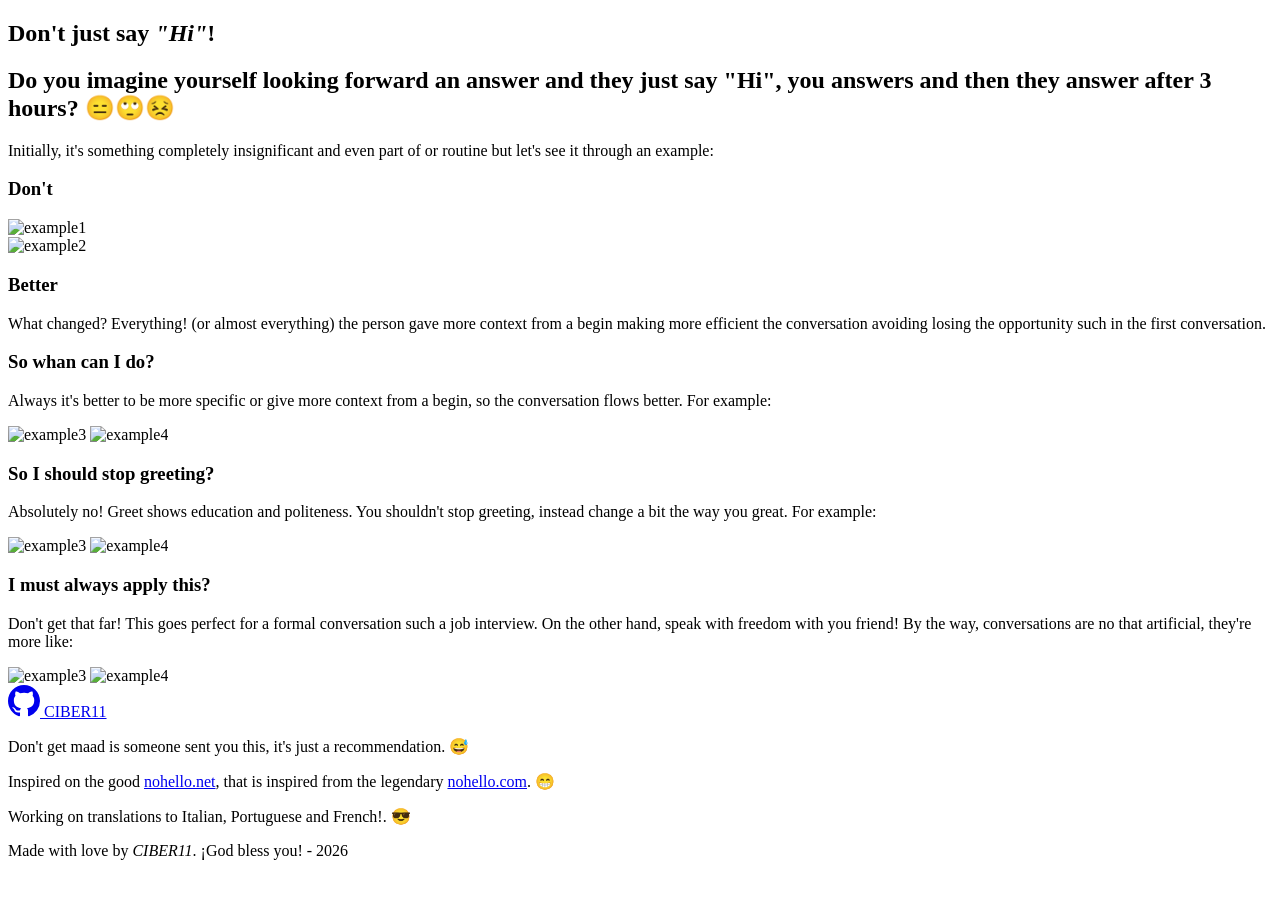
==== en/index.html @ c9811e10 "English" ====
<!DOCTYPE html>
<html lang="en">

<head>
    <meta charset="UTF-8">
    <meta name="viewport" content="width=device-width, initial-scale=1.0">
    <link rel="preconnect" href="https://fonts.googleapis.com">
    <link rel="preconnect" href="https://fonts.gstatic.com" crossorigin>
    <link
        href="https://fonts.googleapis.com/css2?family=EB+Garamond:ital,wght@0,400..800;1,400..800&family=Geist+Mono:ital,wght@0,100..900;1,100..900&family=Inter:ital,opsz,wght@0,14..32,100..900;1,14..32,100..900&display=swap"
        rel="stylesheet">
    <link rel="stylesheet" href="style.css">
    <title>Dont just say "Hi"!</title>
</head>

<body>
    <main>
        <section class="introduction">
            <h1>Don't just say <i>"Hi"</i>!</h1>
            <h2>Do you imagine yourself looking forward an answer and they just say "Hi", you answers and then they answer after 3 hours? 😑🙄😣</h2>
        </section>
        <p>Initially, it's something completely insignificant and even part of or routine but let's see it through an example:</p>
        <section class="examples">
            <div class="example">
                <h3>Don't</h3>
                <img src="images/1.jpg" alt="example1">
            </div>
            <div class="example er">
                <img src="images/2.jpg" alt="example2">
                <h3>Better</h3>
            </div>
        </section>
        <p>What changed? Everything! (or almost everything) the person gave more context from a begin making more efficient the conversation avoiding losing the opportunity such in the first conversation.</p>
        <section class="recommendations">
            <div class="text">
                <h3>So whan can I do?</h3>
                <p>Always it's better to be more specific or give more context from a begin, so the conversation flows better. For example:</p>
            </div>
            <div class="images">
                <img src="images/3.jpg" alt="example3">
                <img src="images/4.jpg" alt="example4">
            </div>
        </section>
        <section class="recommendations">
            <div class="text">
                <h3>So I should stop greeting?</h3>
                <p>Absolutely no! Greet shows education and politeness. You shouldn't stop greeting, instead change a bit the way you great. For example:</p>
            </div>
            <div class="images">
                <img src="images/5.jpg" alt="example3">
                <img src="images/6.jpg" alt="example4">
            </div>
        </section>
        <section class="recommendations">
            <div class="text">
                <h3>I must always apply this?</h3>
                <p>Don't get that far! This goes perfect for a formal conversation such a job interview. On the other hand, speak with freedom with you friend! By the way, conversations are no that artificial, they're more like:</p>
            </div>
            <div class="images">
                <img src="images/7.jpg" alt="example3">
                <img src="images/8.jpg" alt="example4">
            </div>
        </section>
    </main>
    <footer>
        <a href="https://github.com/CIBER11" target="_blank" rel="noopener noreferrer" aria-label="GitHub">
            <svg height="32" width="32" viewBox="0 0 16 16" fill="currentColor">
                <path
                    d="M8 0C3.58 0 0 3.58 0 8c0 3.54 2.29 6.53 5.47 7.59.4.07.55-.17.55-.38 0-.19-.01-.82-.01-1.49-2.01.37-2.53-.49-2.69-.94-.09-.23-.48-.94-.82-1.13-.28-.15-.68-.52-.01-.53.63-.01 1.08.58 1.23.82.72 1.21 1.87.87 2.33.66.07-.52.28-.87.51-1.07-1.78-.2-3.64-.89-3.64-3.95 0-.87.31-1.59.82-2.15-.08-.2-.36-1.02.08-2.12 0 0 .67-.21 2.2.82.64-.18 1.32-.27 2-.27.68 0 1.36.09 2 .27 1.53-1.04 2.2-.82 2.2-.82.44 1.1.16 1.92.08 2.12.51.56.82 1.28.82 2.15 0 3.07-1.87 3.75-3.65 3.95.29.25.54.73.54 1.48 0 1.07-.01 1.93-.01 2.2 0 .21.15.46.55.38A8.013 8.013 0 0016 8c0-4.42-3.58-8-8-8z">
                </path>
            </svg>
            CIBER11
        </a>
        <p>Don't get maad is someone sent you this, it's just a recommendation. 😅</p>
        <p>Inspired on the good <a href="https://nohello.net/en/">nohello.net</a>, that is inspired from the legendary 
            <a href="https://www.nohello.com/">nohello.com</a>. 😁</p>
        <p>Working on translations to Italian, Portuguese and French!. 😎</p>
        <p>Made with love by <i>CIBER11</i>. ¡God bless you! - 2026</p>
    </footer>
</body>

</html>
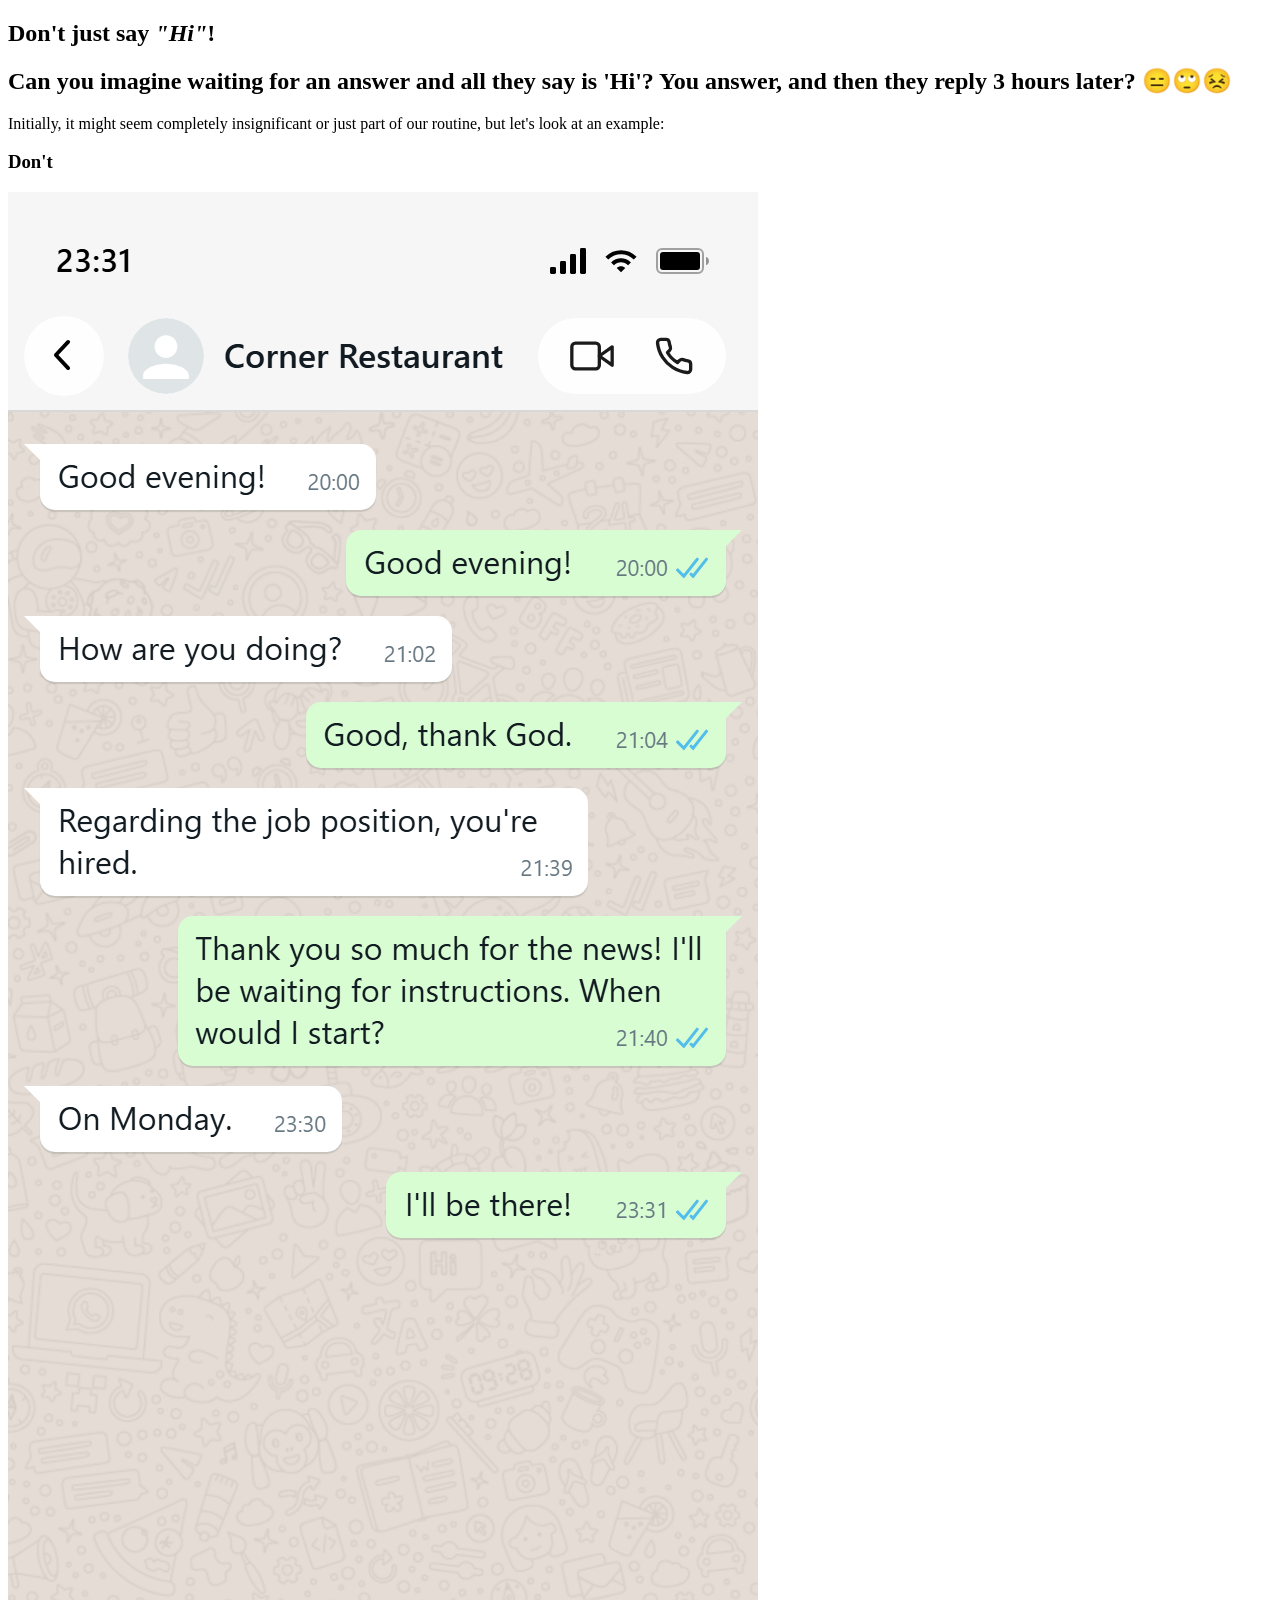
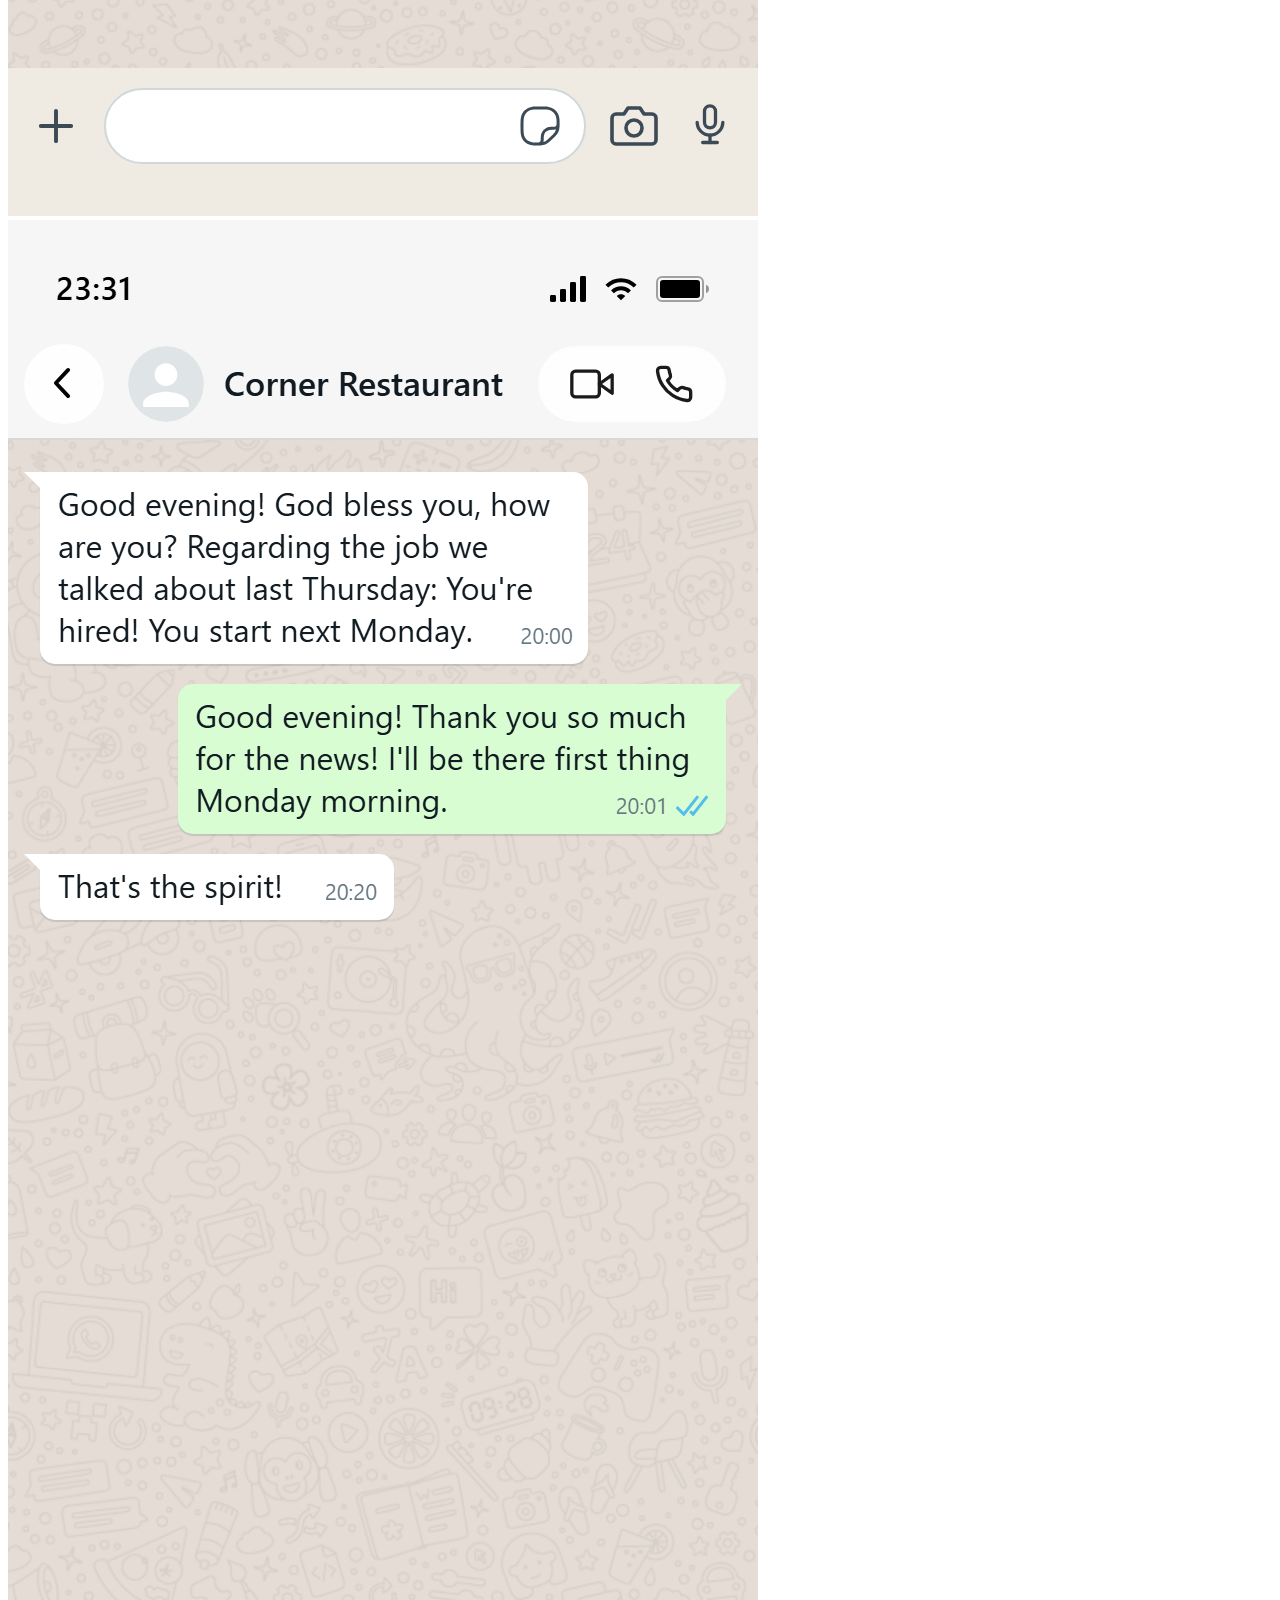
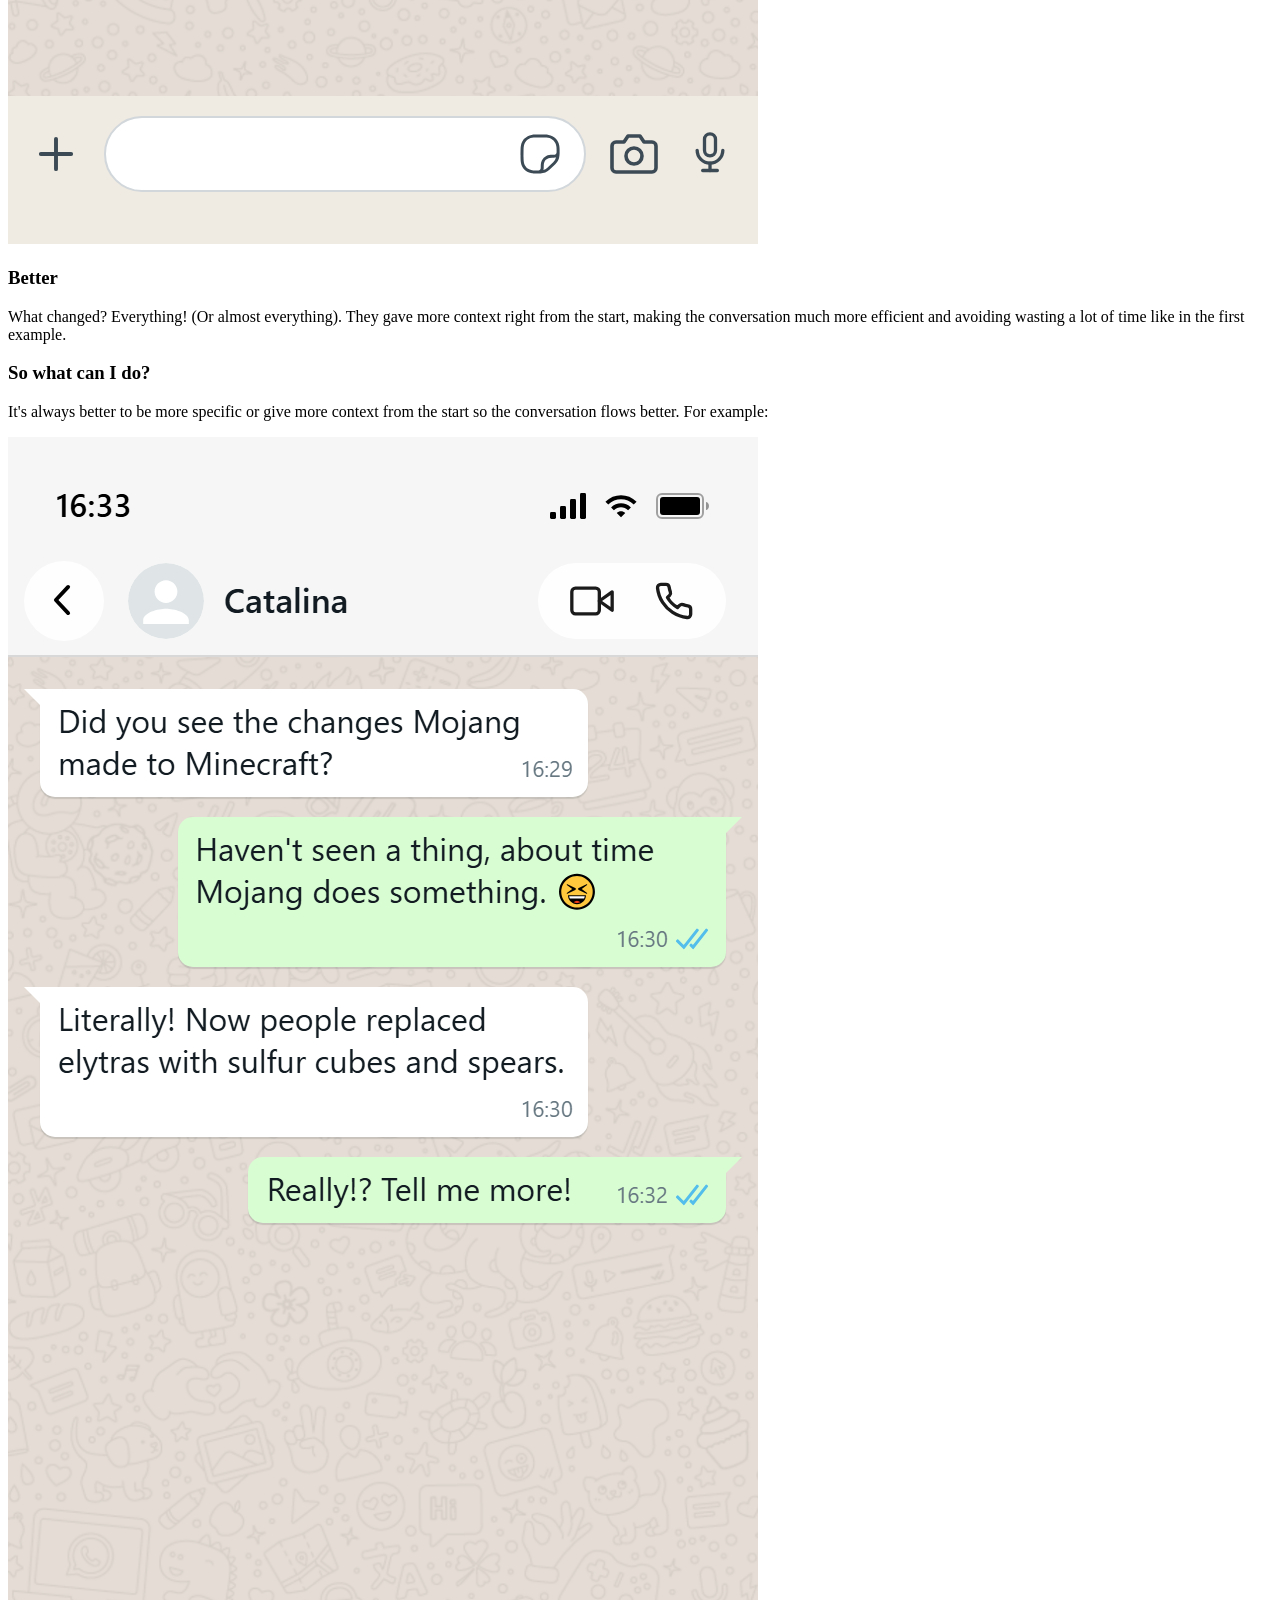
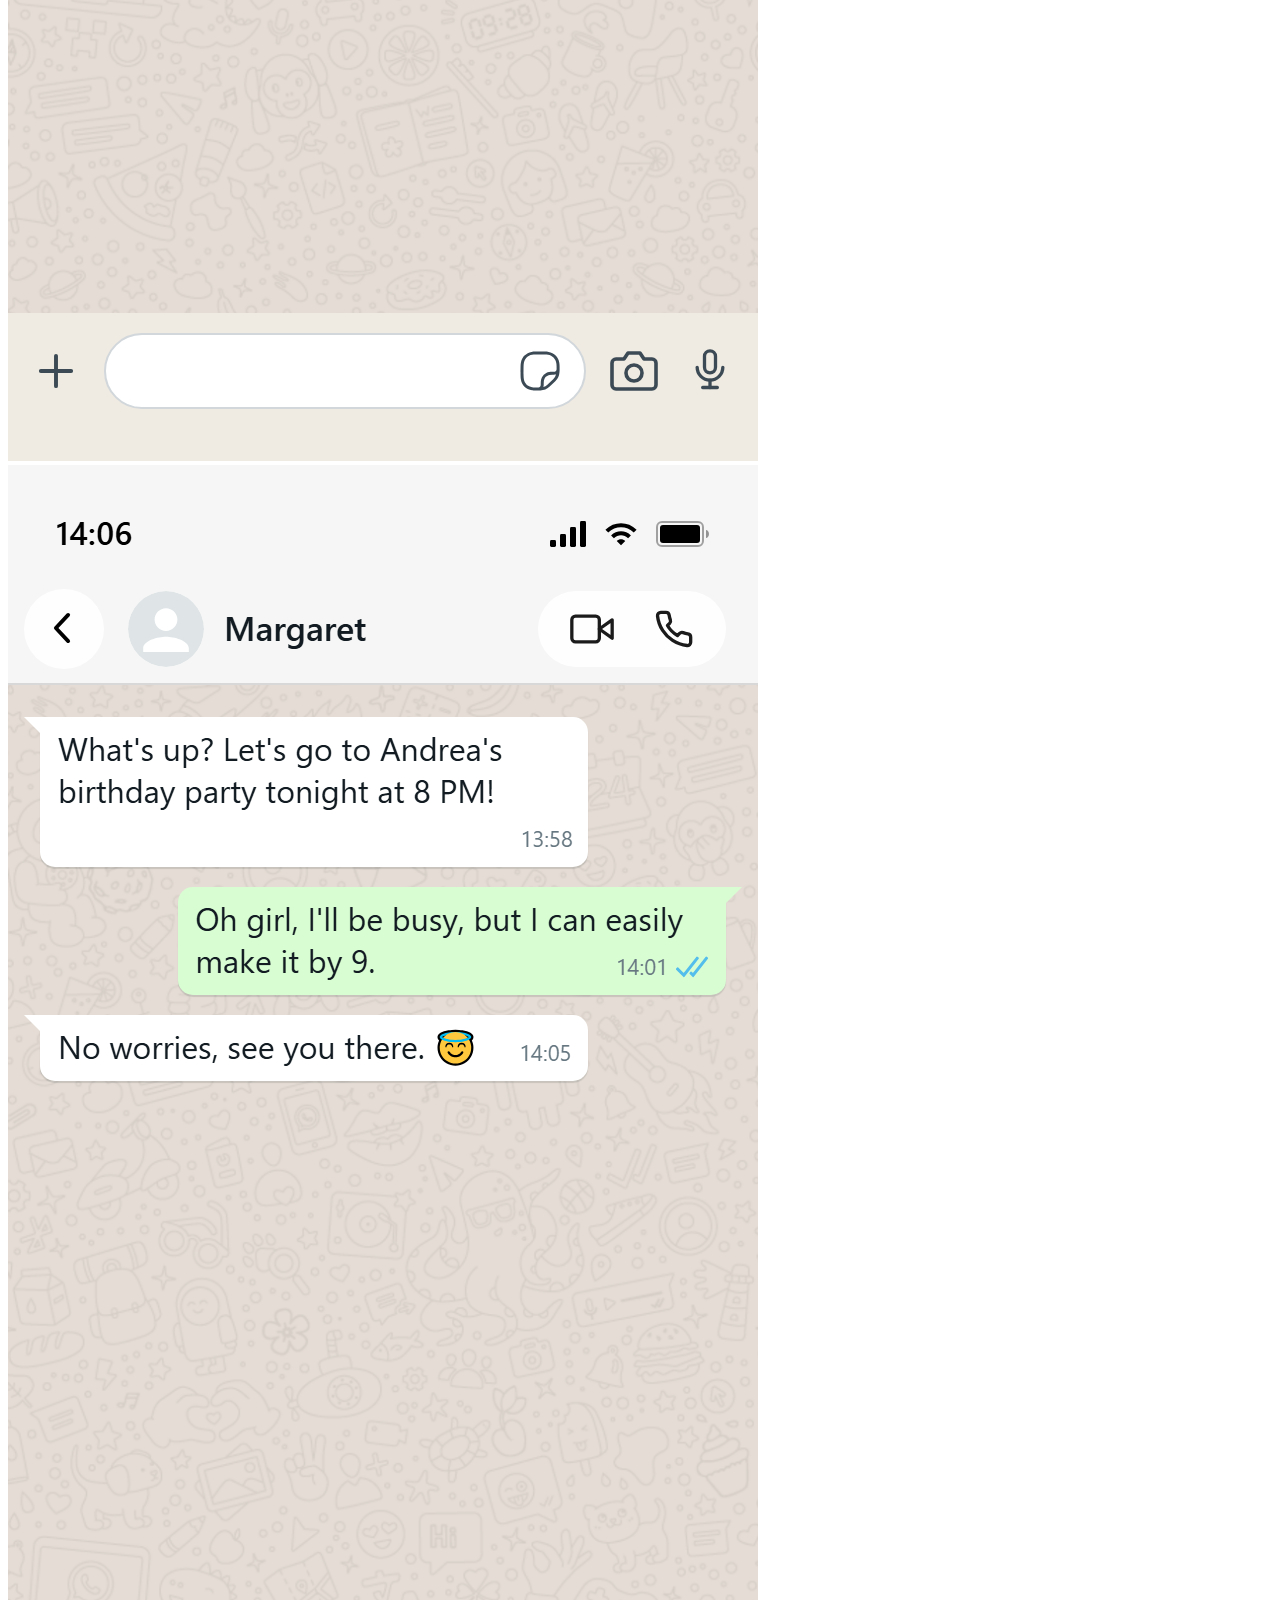
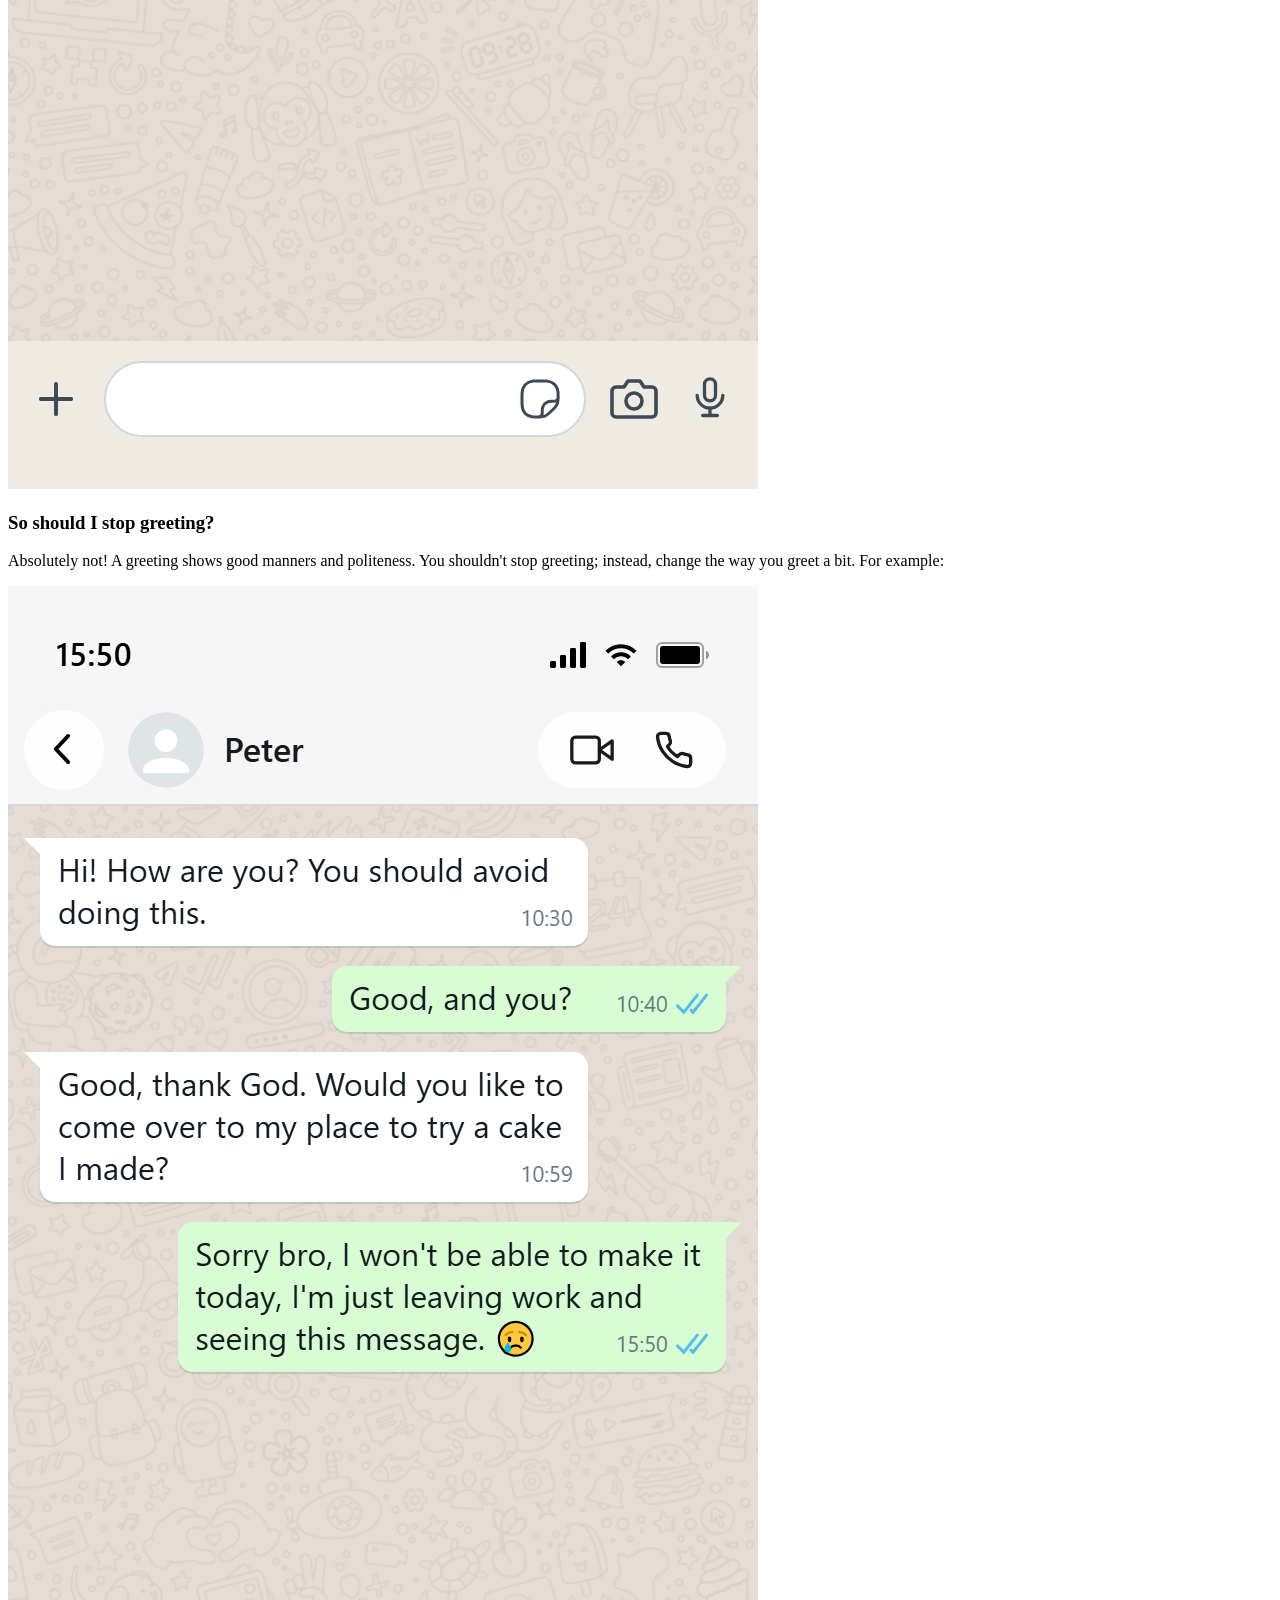
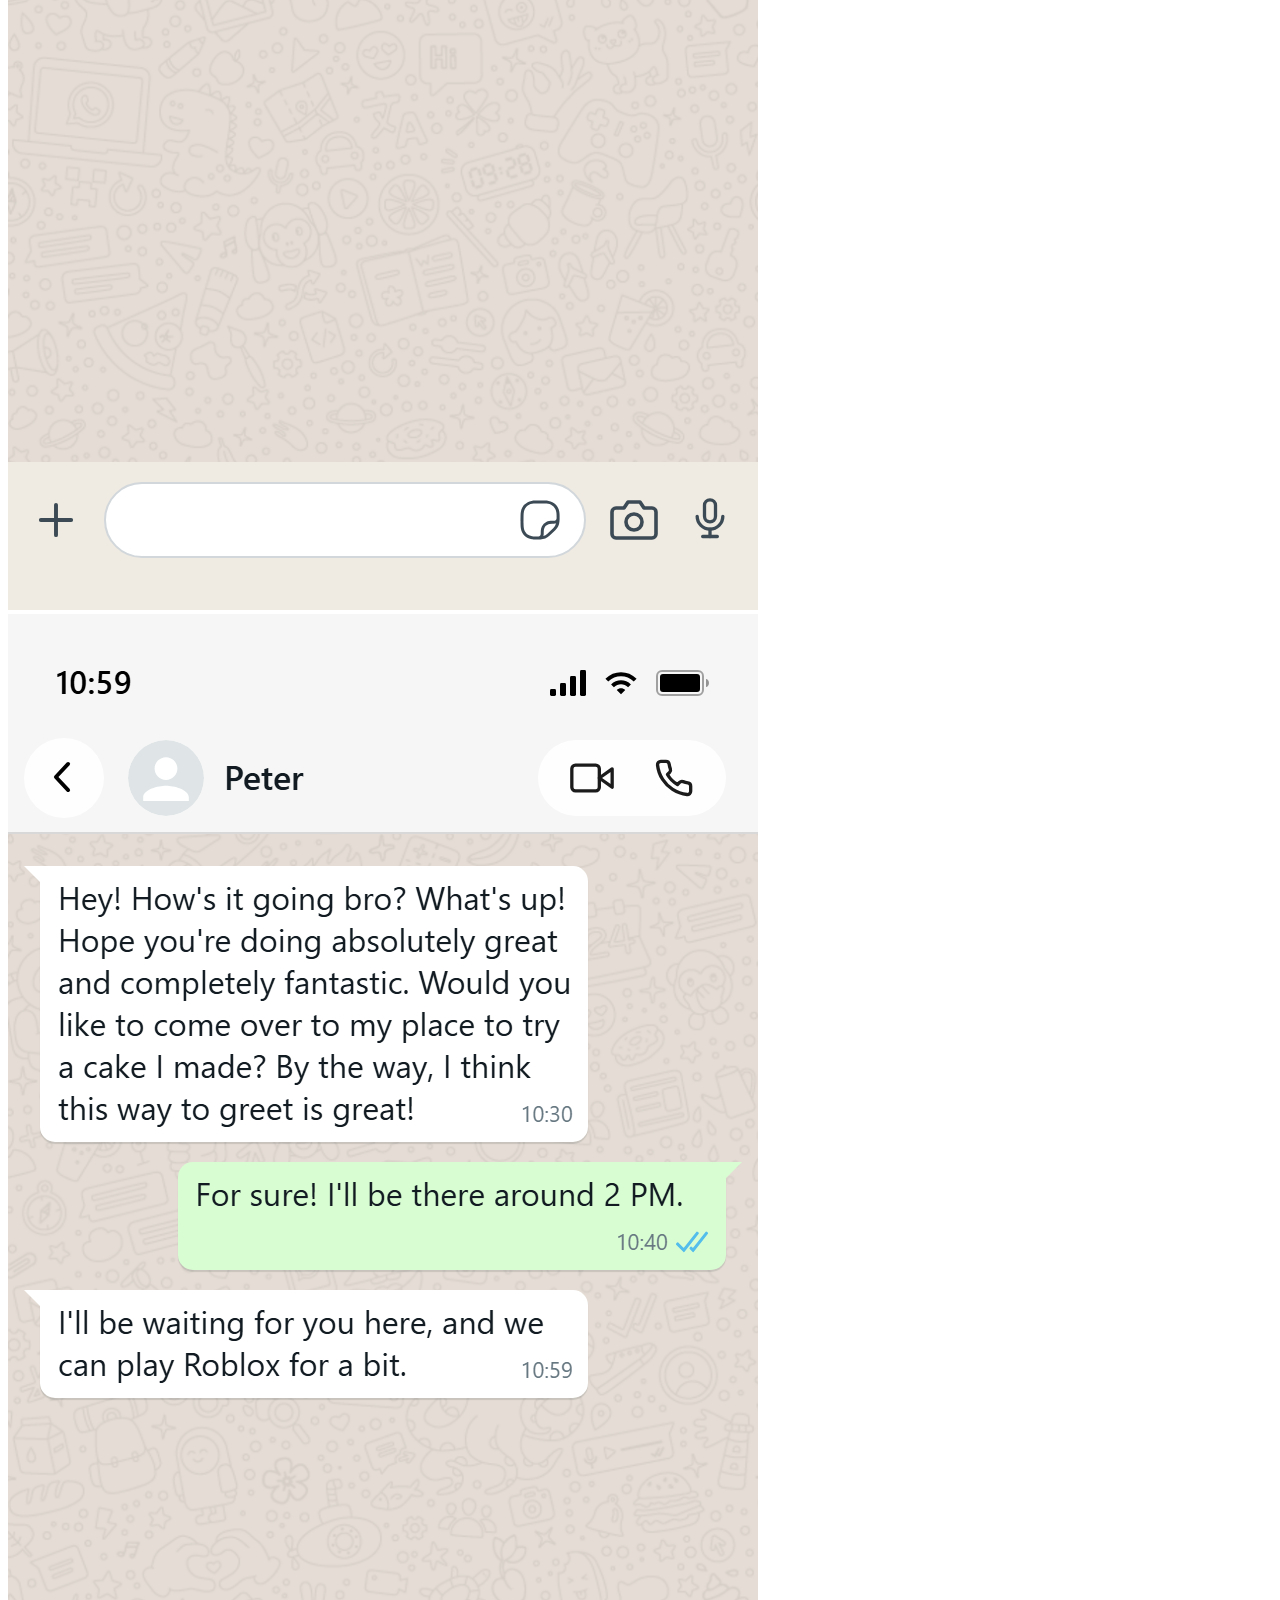
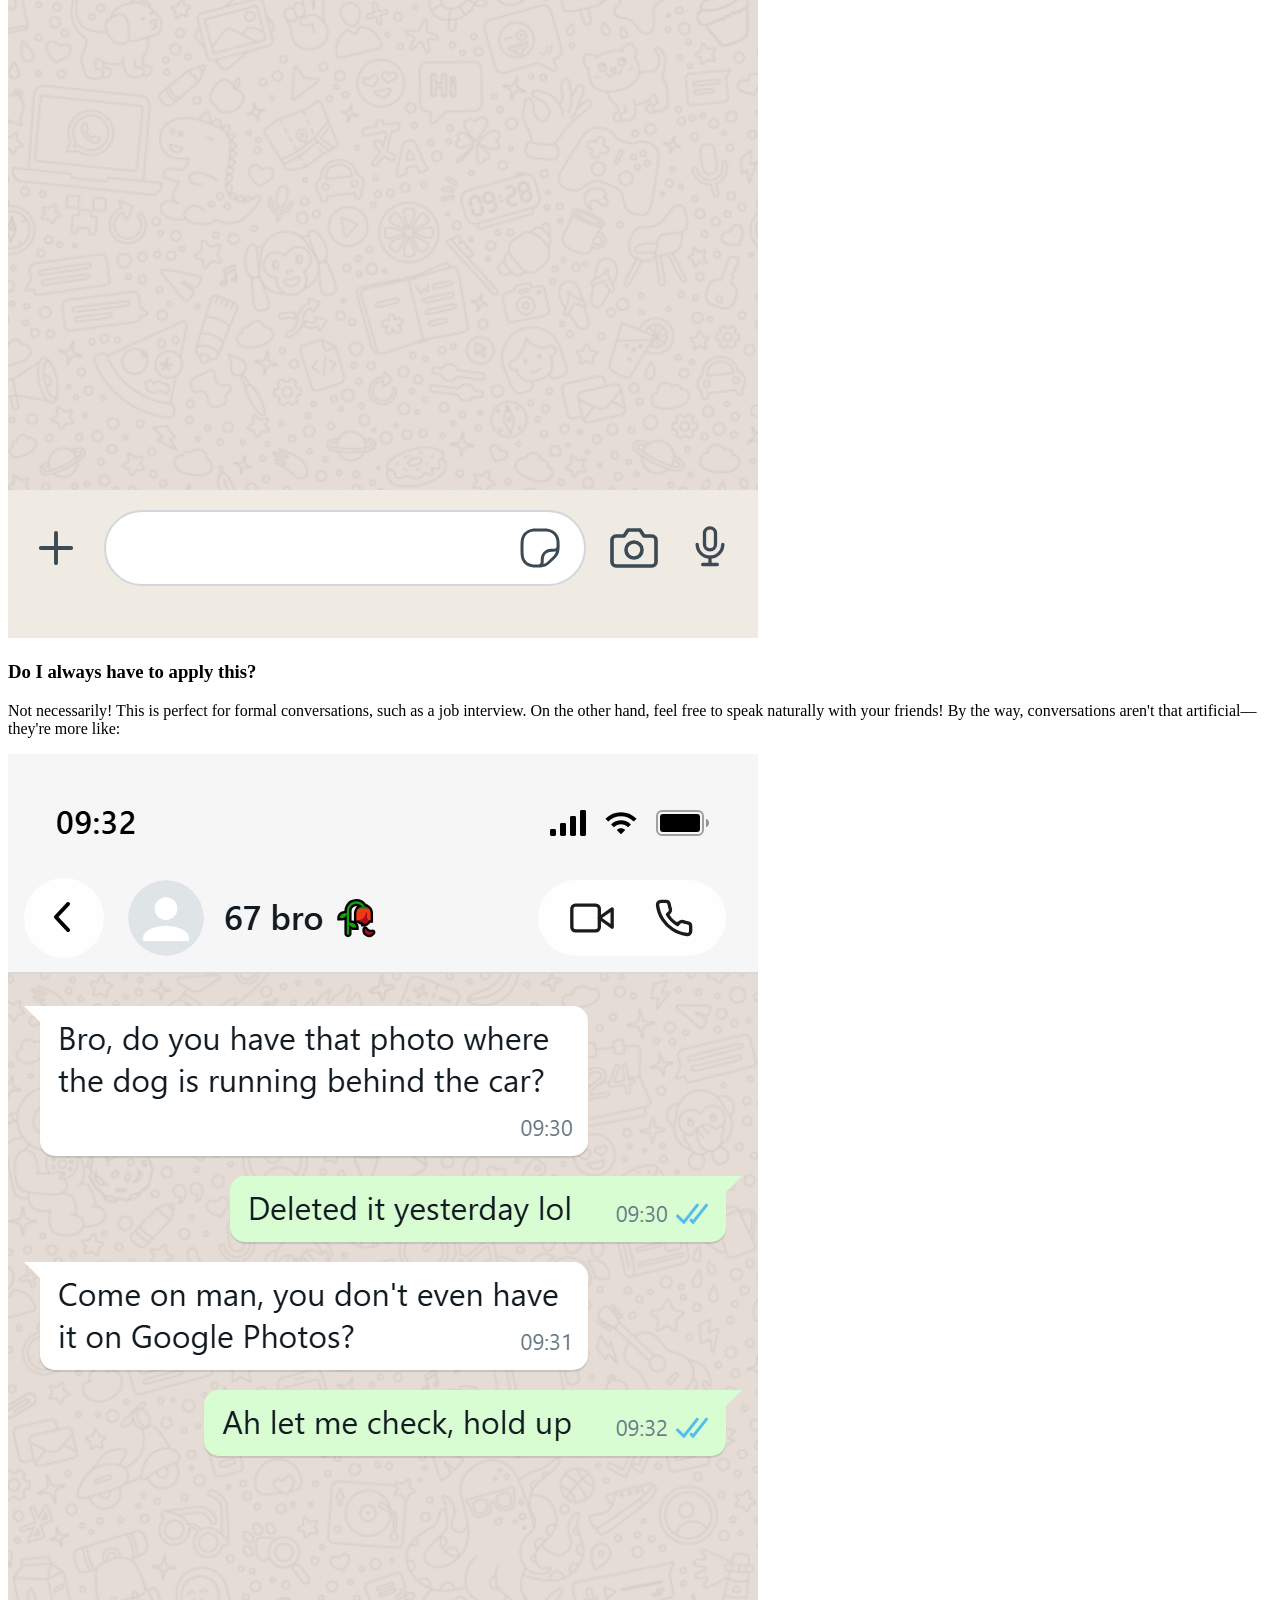
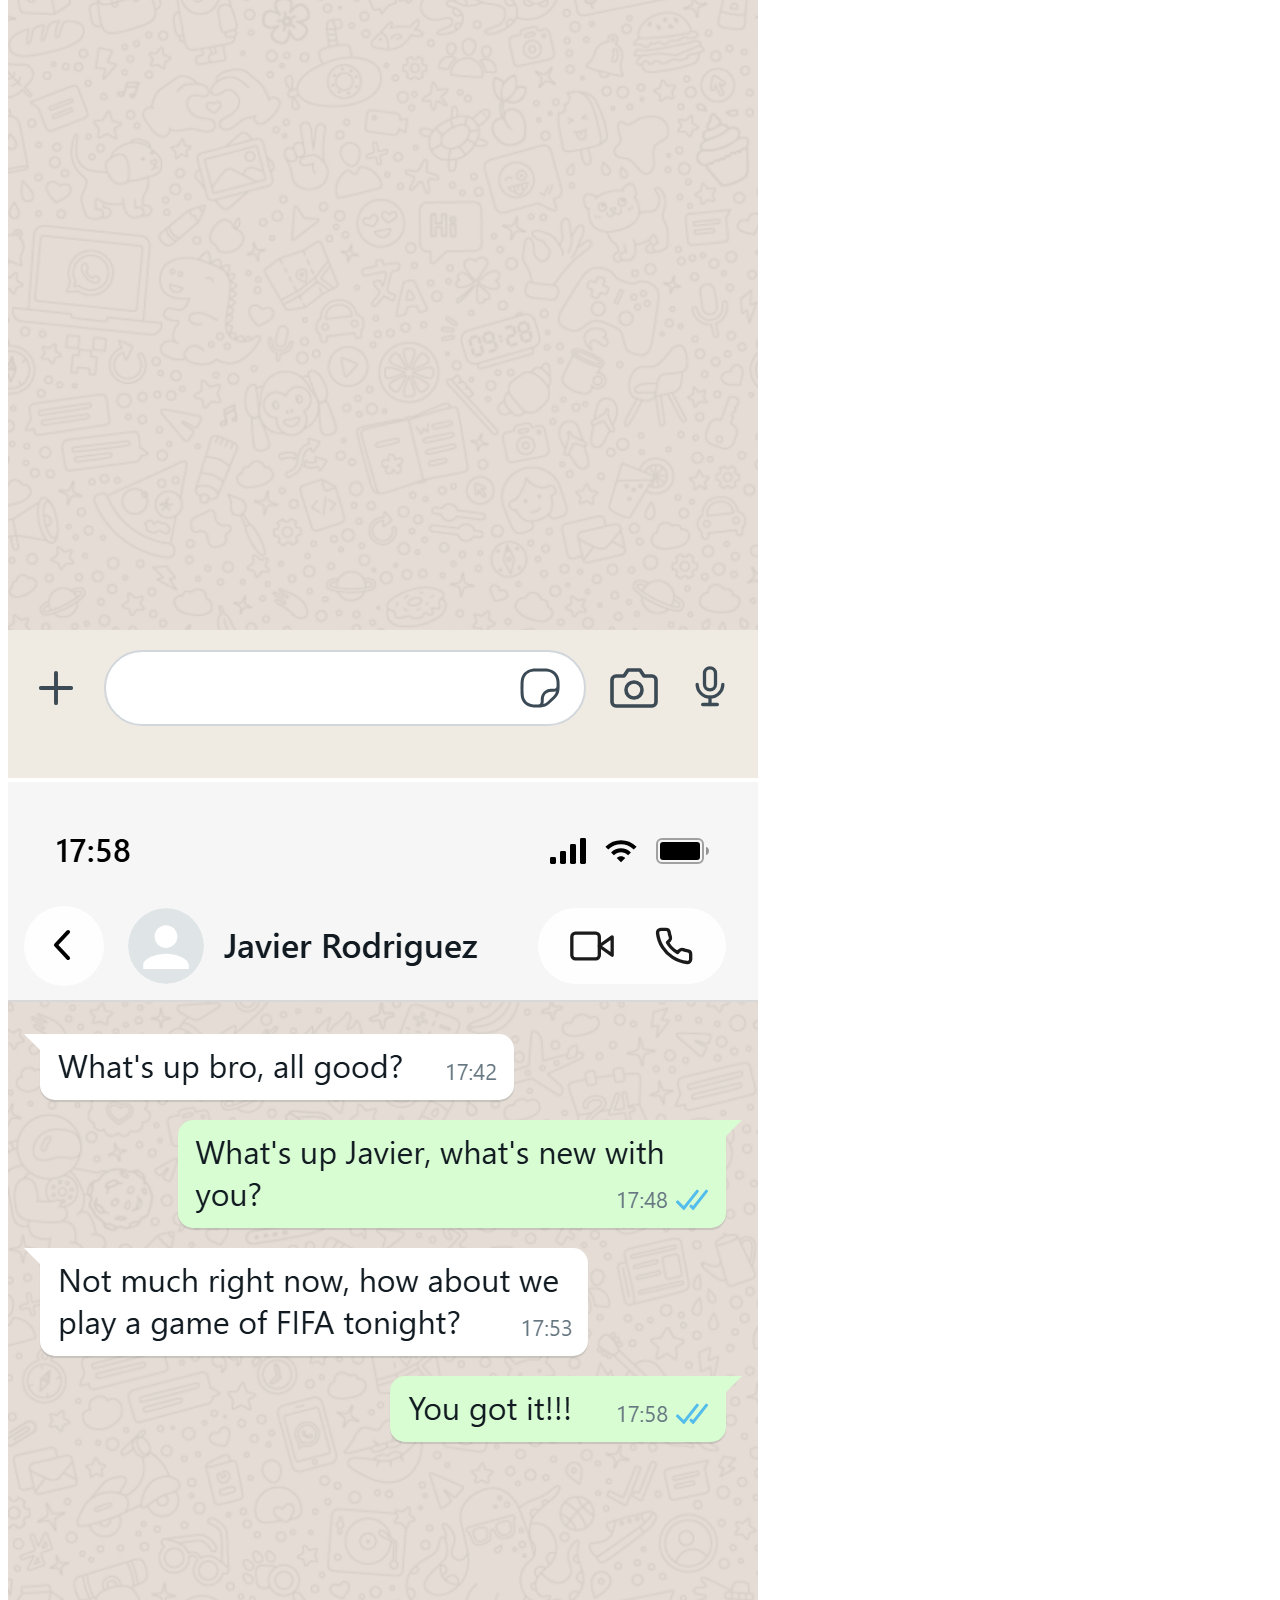
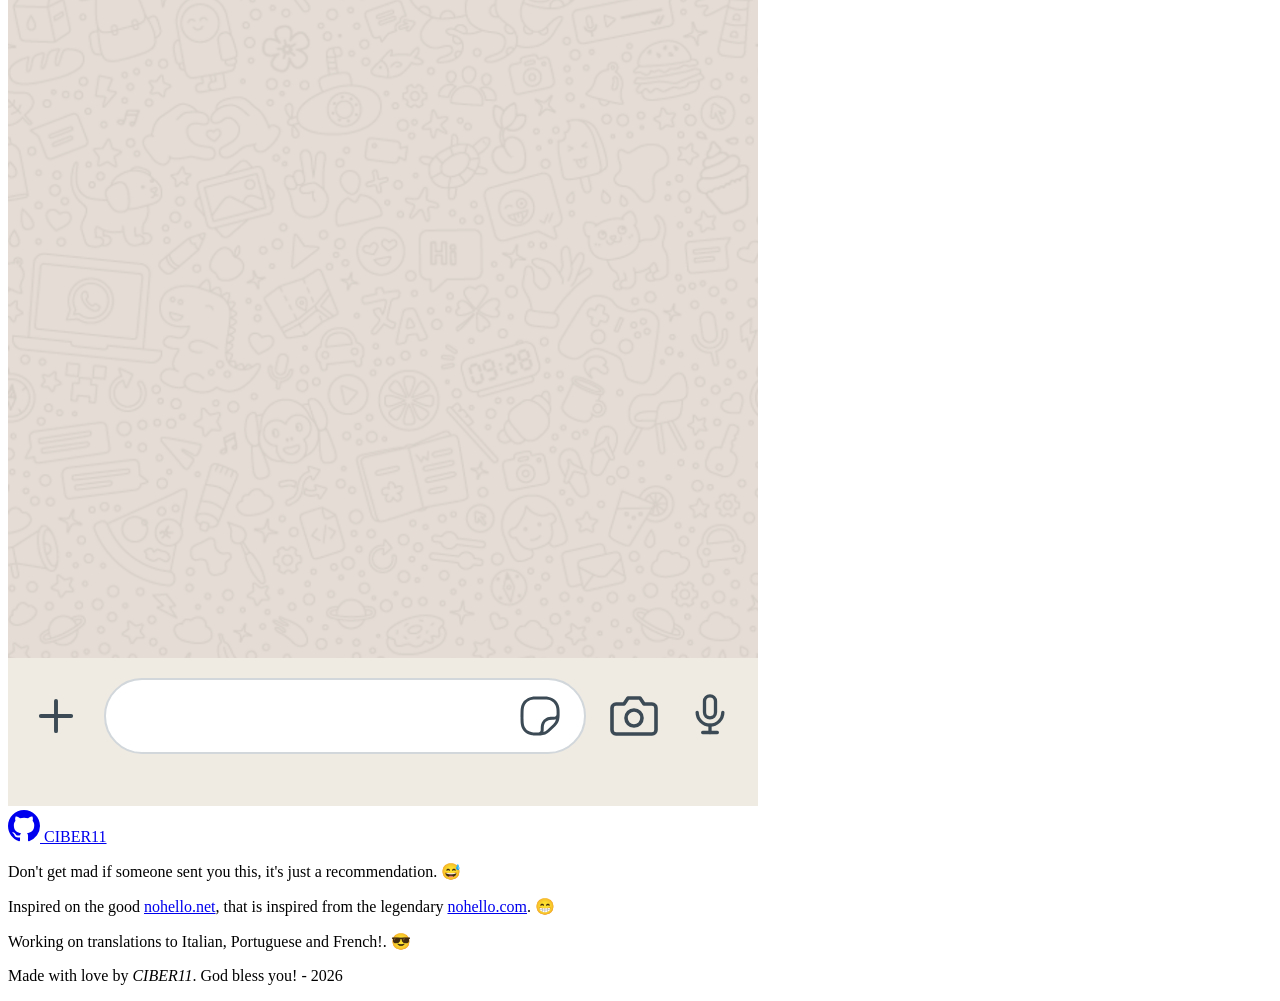
==== commit 618a0ec6: "fix:English images" ====
--- a/en/index.html
+++ b/en/index.html
@@ -10,6 +10,12 @@
         href="https://fonts.googleapis.com/css2?family=EB+Garamond:ital,wght@0,400..800;1,400..800&family=Geist+Mono:ital,wght@0,100..900;1,100..900&family=Inter:ital,opsz,wght@0,14..32,100..900;1,14..32,100..900&display=swap"
         rel="stylesheet">
     <link rel="stylesheet" href="style.css">
+    <link rel="icon" type="image/png" href="/favicon/favicon-96x96.png" sizes="96x96" />
+    <link rel="icon" type="image/svg+xml" href="/favicon/favicon.svg" />
+    <link rel="shortcut icon" href="/favicon/favicon.ico" />
+    <link rel="apple-touch-icon" sizes="180x180" href="/favicon/apple-touch-icon.png" />
+    <meta name="apple-mobile-web-app-title" content="MyWebSite" />
+    <link rel="manifest" href="/favicon/site.webmanifest" />
     <title>Dont just say "Hi"!</title>
 </head>
 
@@ -17,48 +23,55 @@
     <main>
         <section class="introduction">
             <h1>Don't just say <i>"Hi"</i>!</h1>
-            <h2>Do you imagine yourself looking forward an answer and they just say "Hi", you answers and then they answer after 3 hours? 😑🙄😣</h2>
+            <h2>Can you imagine waiting for an answer and all they say is 'Hi'? You answer, and then they reply 3 hours
+                later? 😑🙄😣</h2>
         </section>
-        <p>Initially, it's something completely insignificant and even part of or routine but let's see it through an example:</p>
+        <p>Initially, it might seem completely insignificant or just part of our routine, but let's look at an example:
+        </p>
         <section class="examples">
             <div class="example">
                 <h3>Don't</h3>
-                <img src="images/1.jpg" alt="example1">
+                <img src="/en/images/1.jpg" alt="example1">
             </div>
             <div class="example er">
-                <img src="images/2.jpg" alt="example2">
+                <img src="/en/images/2.jpg" alt="example2">
                 <h3>Better</h3>
             </div>
         </section>
-        <p>What changed? Everything! (or almost everything) the person gave more context from a begin making more efficient the conversation avoiding losing the opportunity such in the first conversation.</p>
+        <p>What changed? Everything! (Or almost everything). They gave more context right from the start, making the
+            conversation much more efficient and avoiding wasting a lot of time like in the first example.</p>
         <section class="recommendations">
             <div class="text">
-                <h3>So whan can I do?</h3>
-                <p>Always it's better to be more specific or give more context from a begin, so the conversation flows better. For example:</p>
+                <h3>So what can I do?</h3>
+                <p>It's always better to be more specific or give more context from the start so the conversation flows
+                    better. For example:</p>
             </div>
             <div class="images">
-                <img src="images/3.jpg" alt="example3">
-                <img src="images/4.jpg" alt="example4">
+                <img src="/en/images/3.jpg" alt="example3">
+                <img src="/en/images/4.jpg" alt="example4">
             </div>
         </section>
         <section class="recommendations">
             <div class="text">
-                <h3>So I should stop greeting?</h3>
-                <p>Absolutely no! Greet shows education and politeness. You shouldn't stop greeting, instead change a bit the way you great. For example:</p>
+                <h3>So should I stop greeting?</h3>
+                <p>Absolutely not! A greeting shows good manners and politeness. You shouldn't stop greeting; instead,
+                    change the way you greet a bit. For example:</p>
             </div>
             <div class="images">
-                <img src="images/5.jpg" alt="example3">
-                <img src="images/6.jpg" alt="example4">
+                <img src="/en/images/5.jpg" alt="example3">
+                <img src="/en/images/6.jpg" alt="example4">
             </div>
         </section>
         <section class="recommendations">
             <div class="text">
-                <h3>I must always apply this?</h3>
-                <p>Don't get that far! This goes perfect for a formal conversation such a job interview. On the other hand, speak with freedom with you friend! By the way, conversations are no that artificial, they're more like:</p>
+                <h3>Do I always have to apply this?</h3>
+                <p>Not necessarily! This is perfect for formal conversations, such as a job interview. On the other
+                    hand, feel free to speak naturally with your friends! By the way, conversations aren't that
+                    artificial—they're more like:</p>
             </div>
             <div class="images">
-                <img src="images/7.jpg" alt="example3">
-                <img src="images/8.jpg" alt="example4">
+                <img src="/en/images/7.jpg" alt="example3">
+                <img src="/en/images/8.jpg" alt="example4">
             </div>
         </section>
     </main>
@@ -71,11 +84,12 @@
             </svg>
             CIBER11
         </a>
-        <p>Don't get maad is someone sent you this, it's just a recommendation. 😅</p>
-        <p>Inspired on the good <a href="https://nohello.net/en/">nohello.net</a>, that is inspired from the legendary 
-            <a href="https://www.nohello.com/">nohello.com</a>. 😁</p>
+        <p>Don't get mad if someone sent you this, it's just a recommendation. 😅</p>
+        <p>Inspired on the good <a href="https://nohello.net/en/">nohello.net</a>, that is inspired from the legendary
+            <a href="https://www.nohello.com/">nohello.com</a>. 😁
+        </p>
         <p>Working on translations to Italian, Portuguese and French!. 😎</p>
-        <p>Made with love by <i>CIBER11</i>. ¡God bless you! - 2026</p>
+        <p>Made with love by <i>CIBER11</i>. God bless you! - 2026</p>
     </footer>
 </body>
 
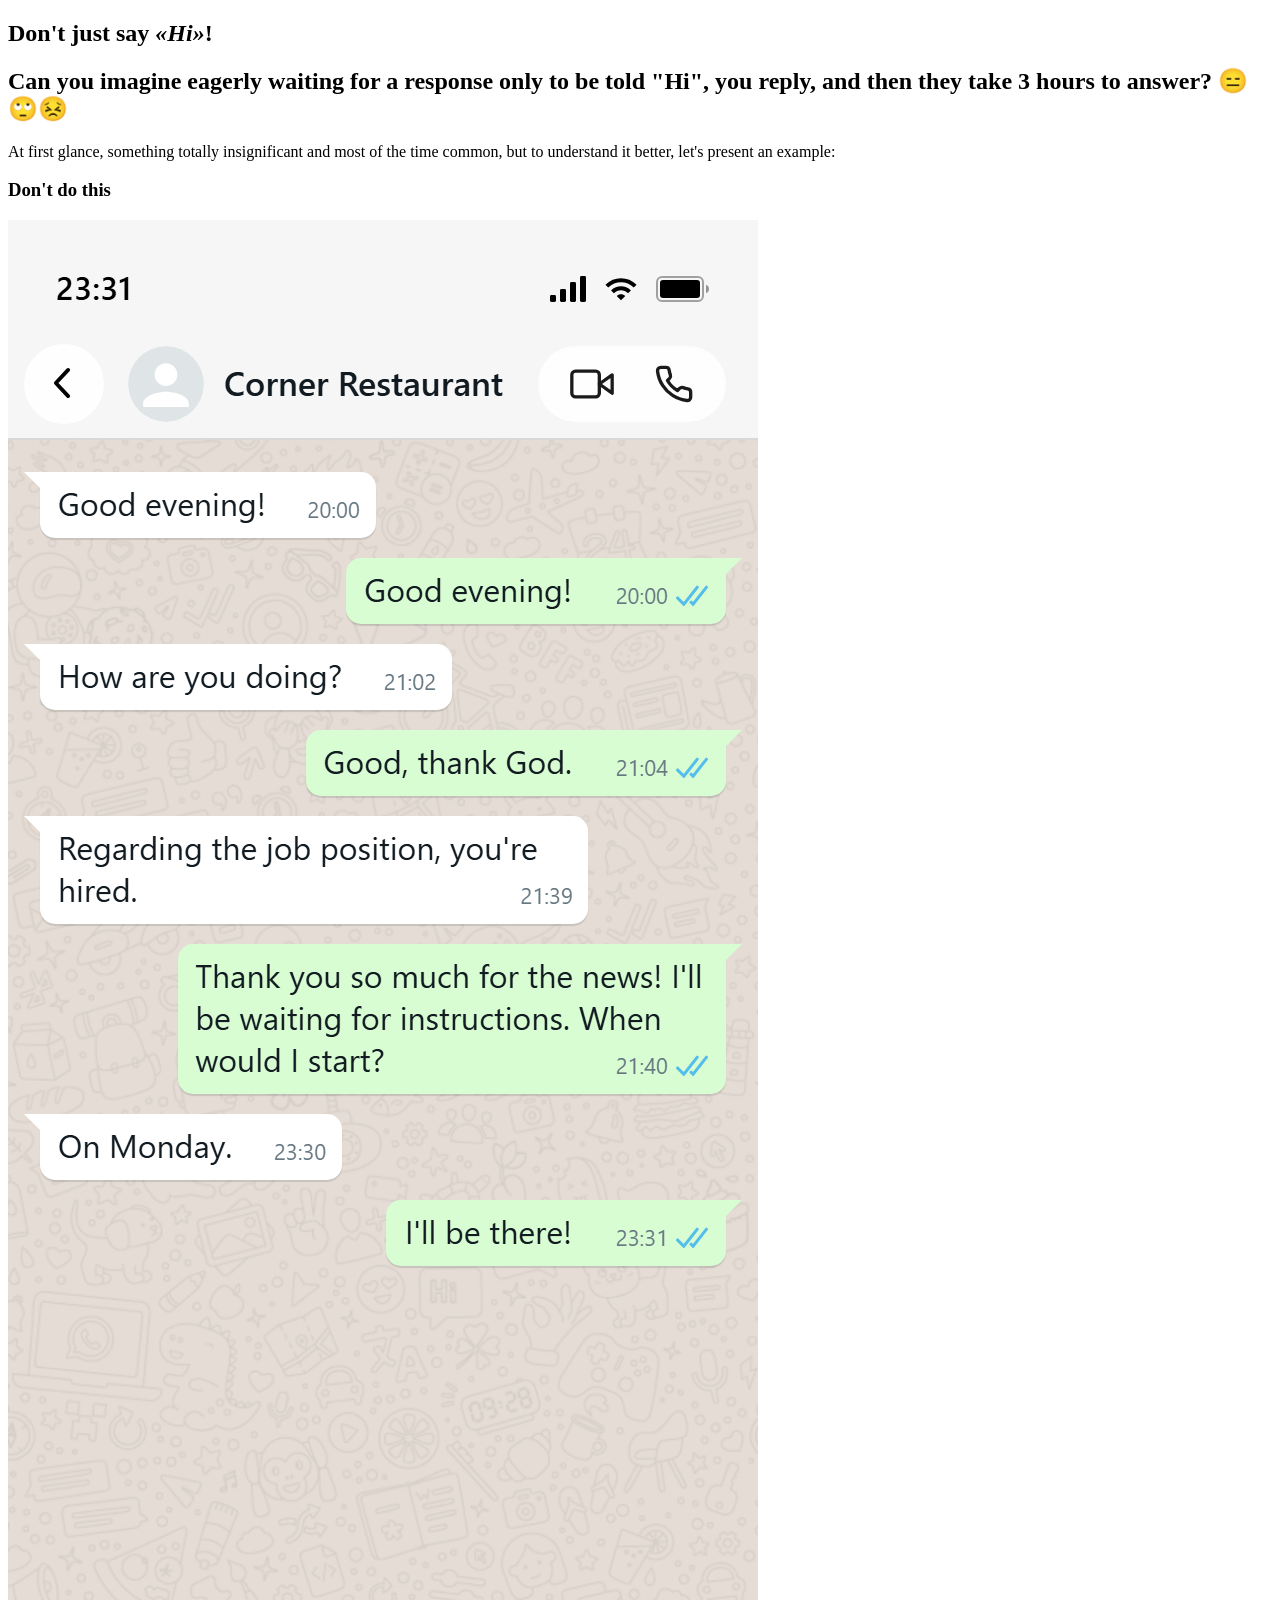
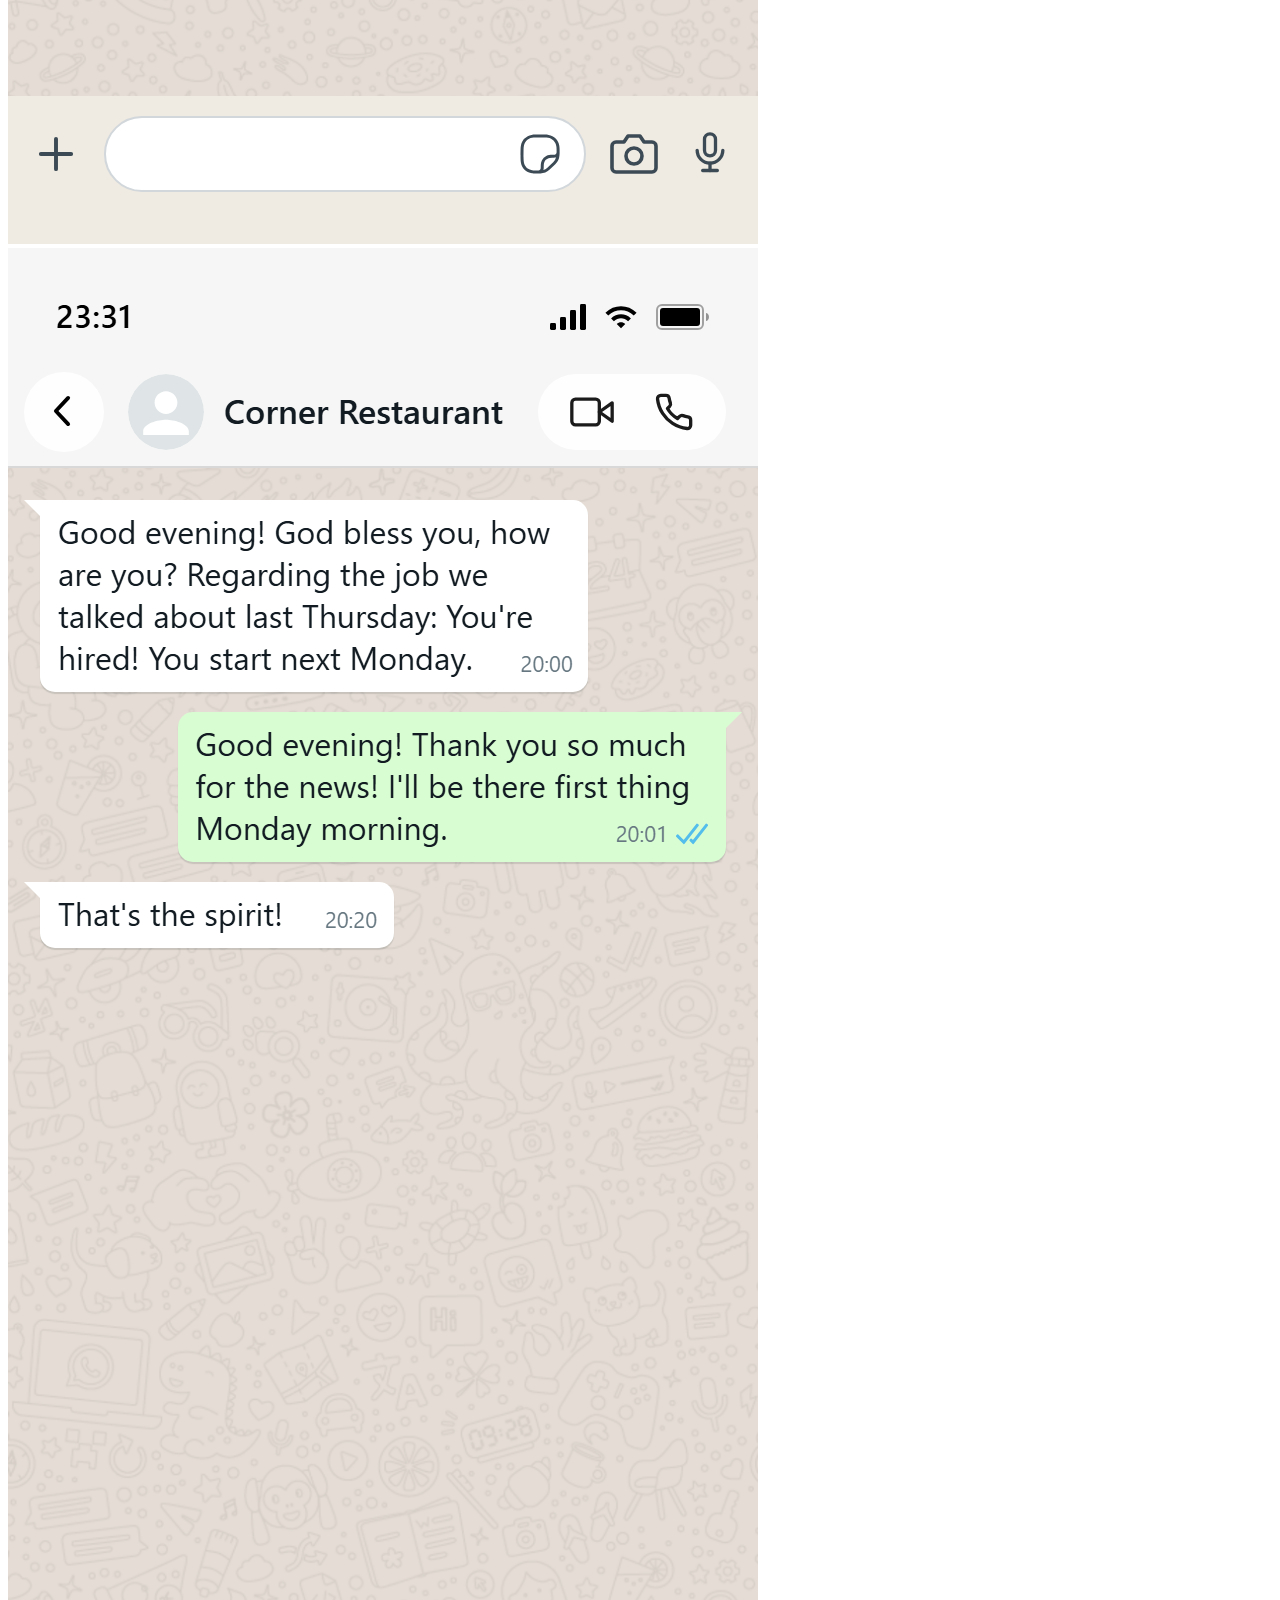
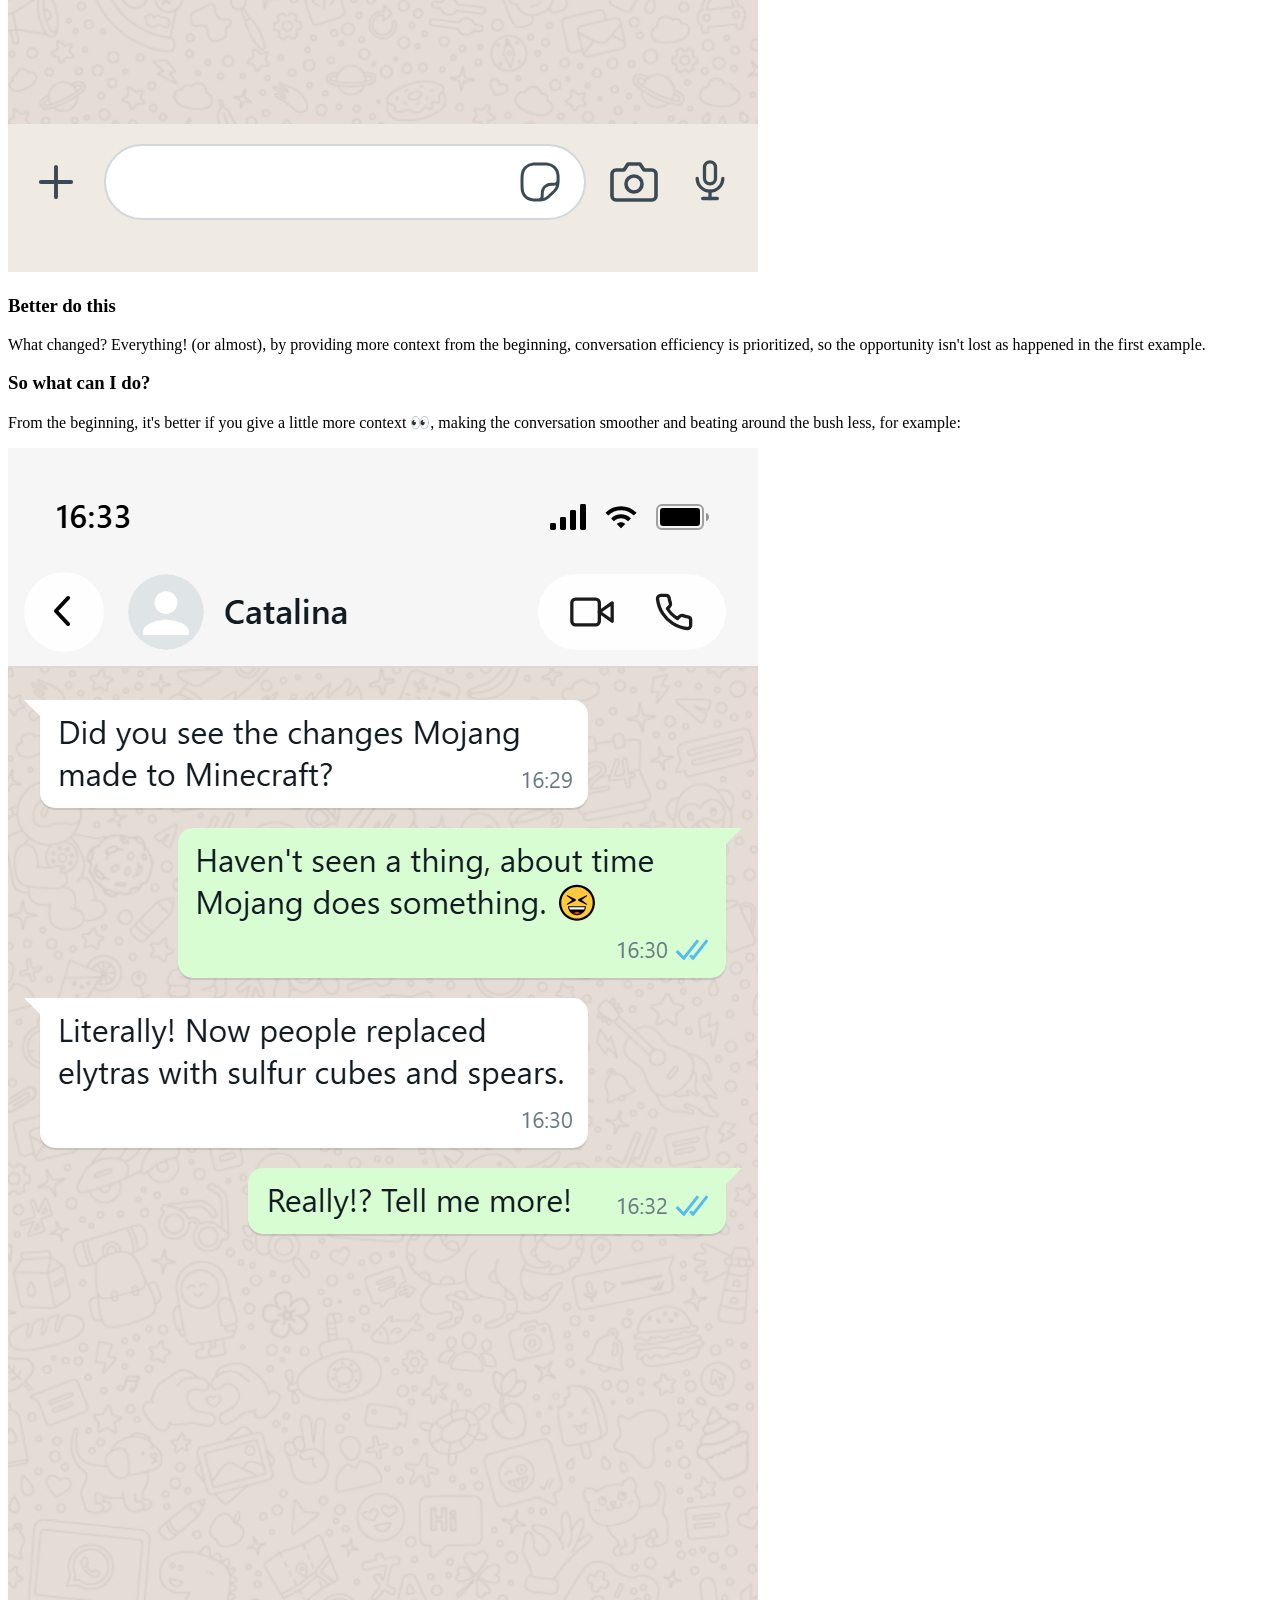
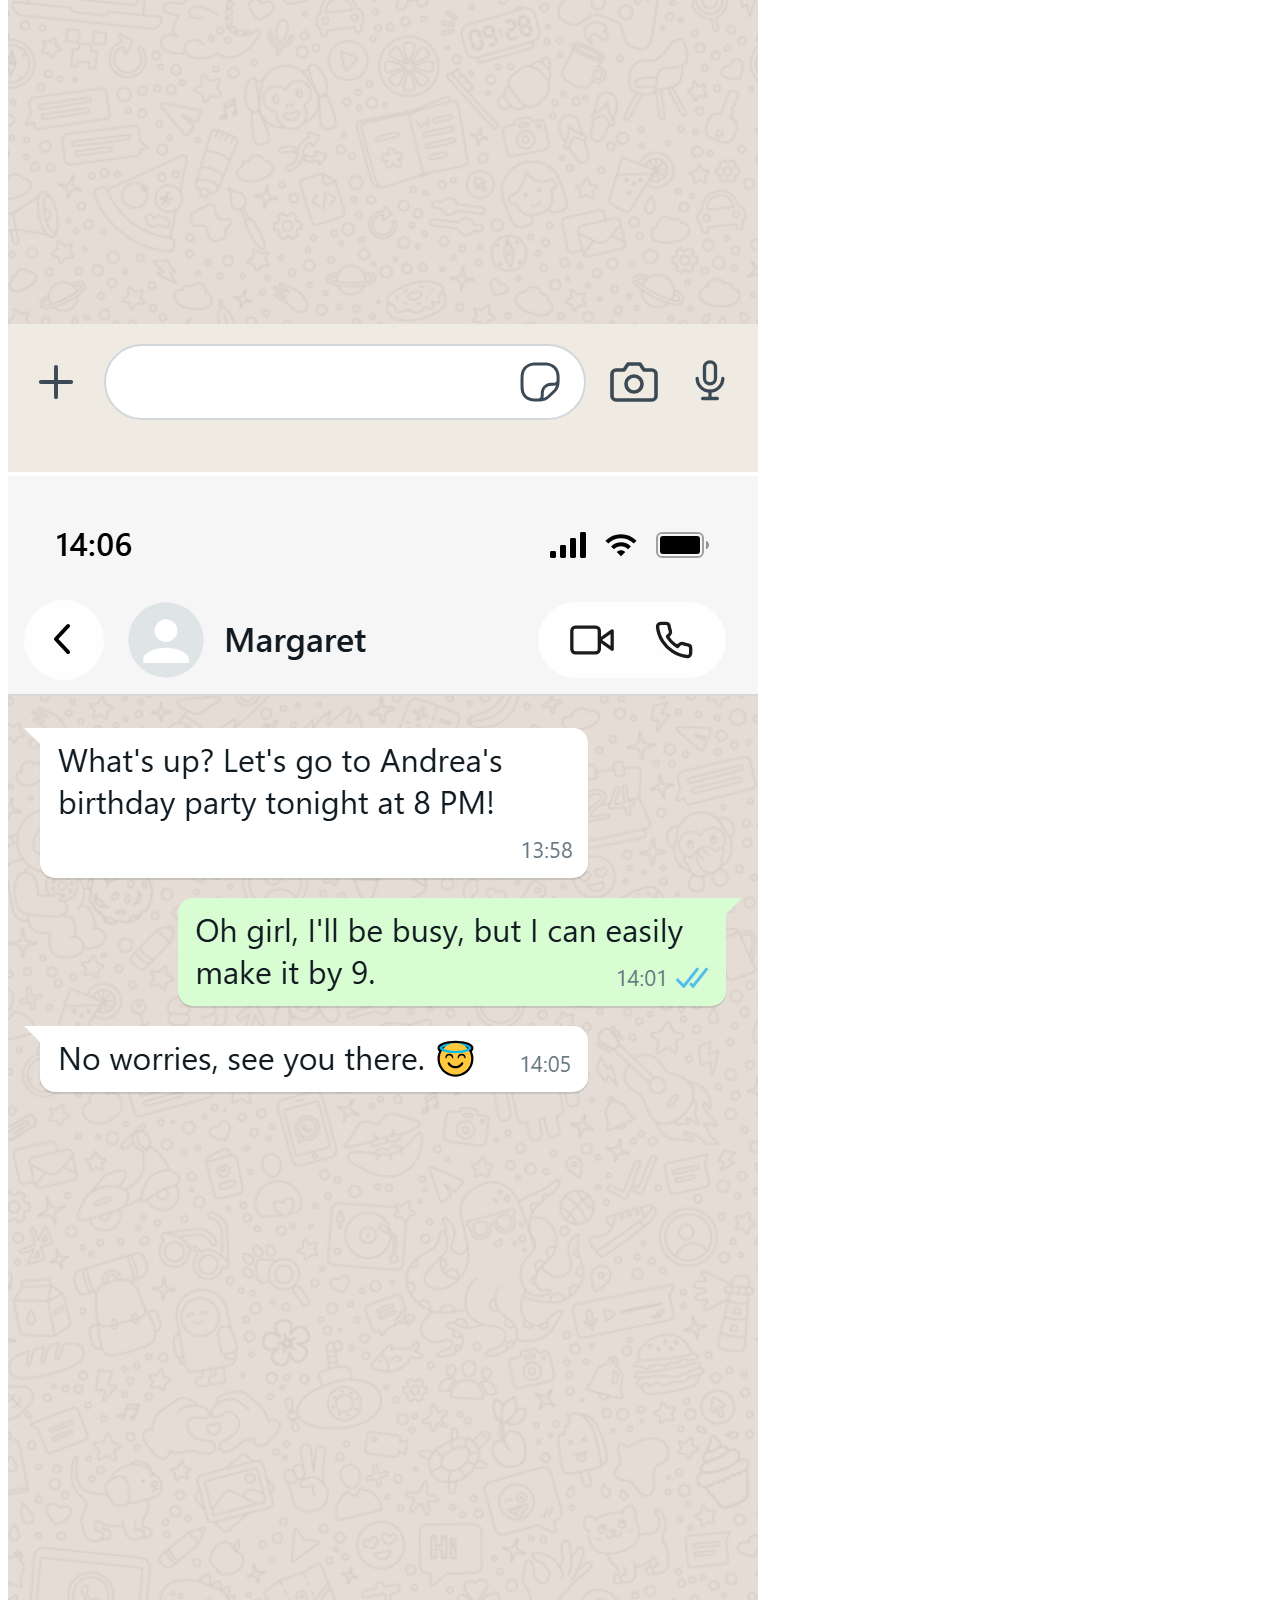
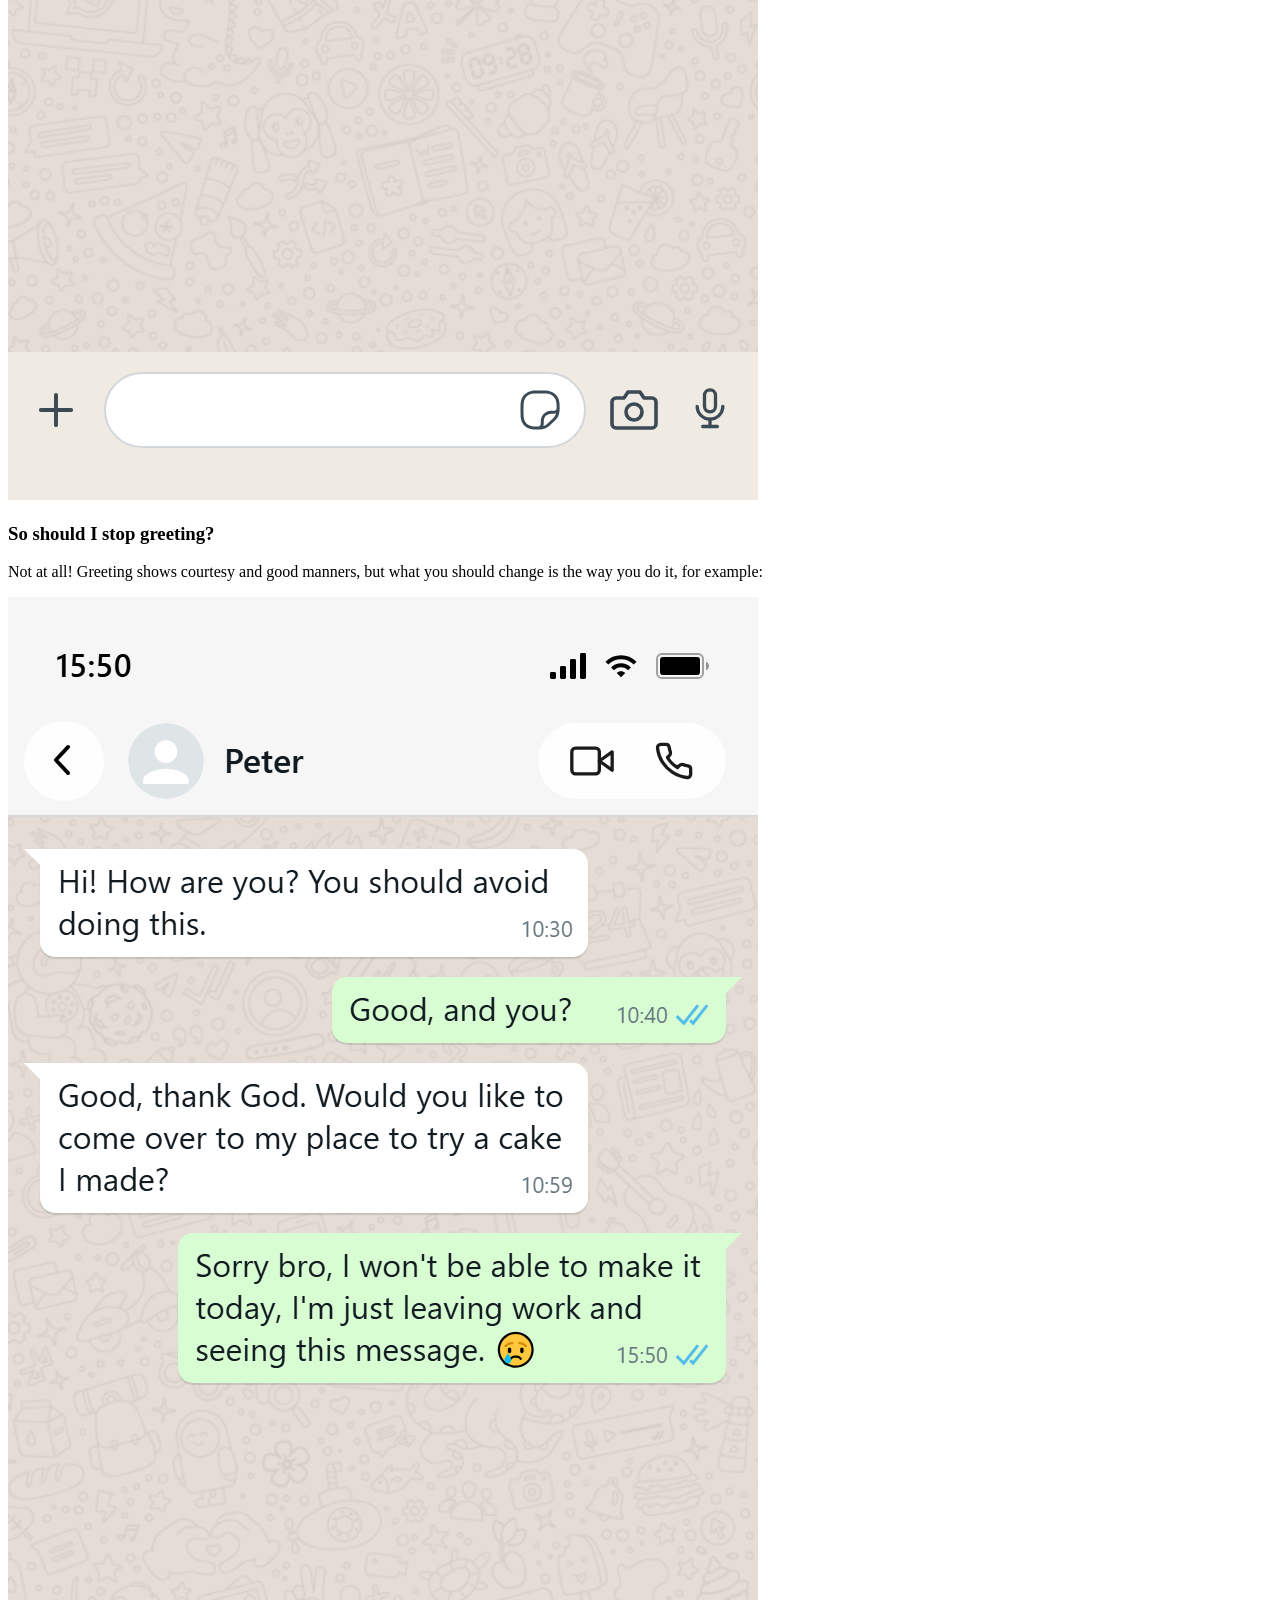
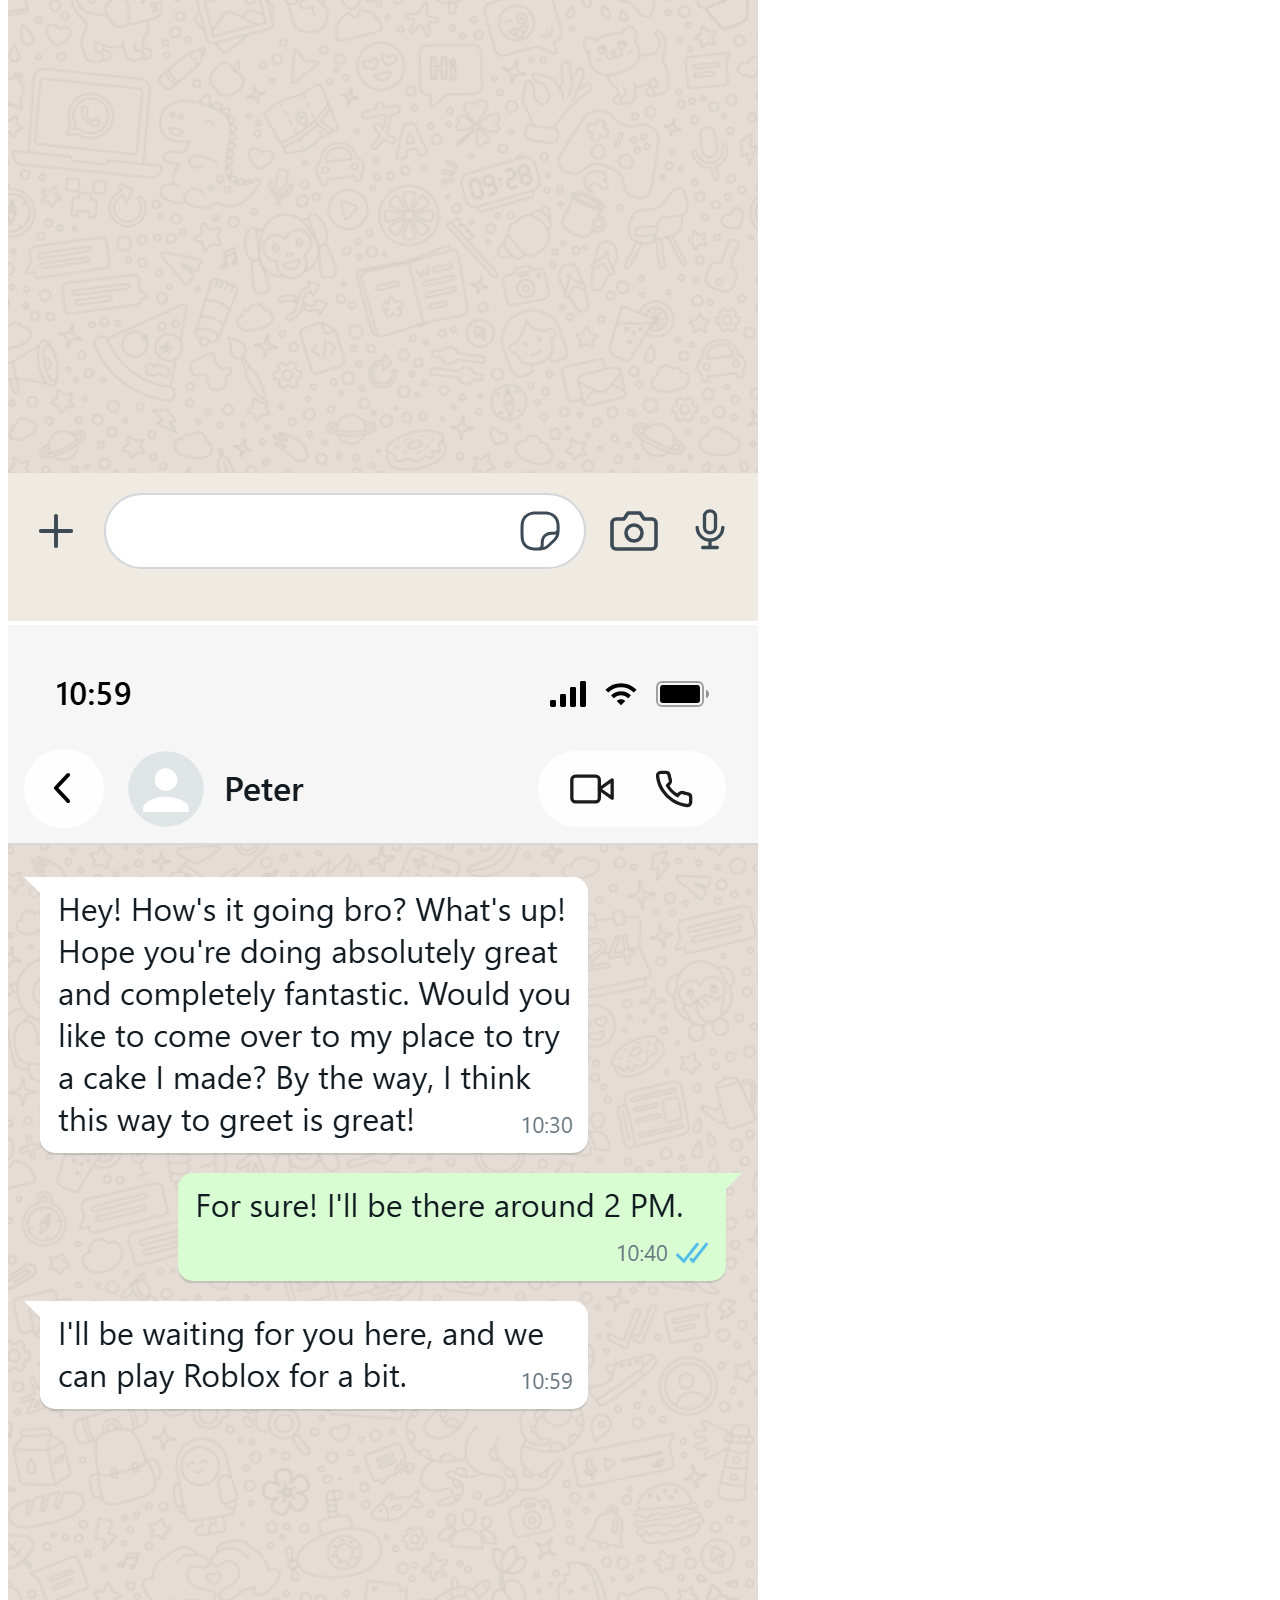
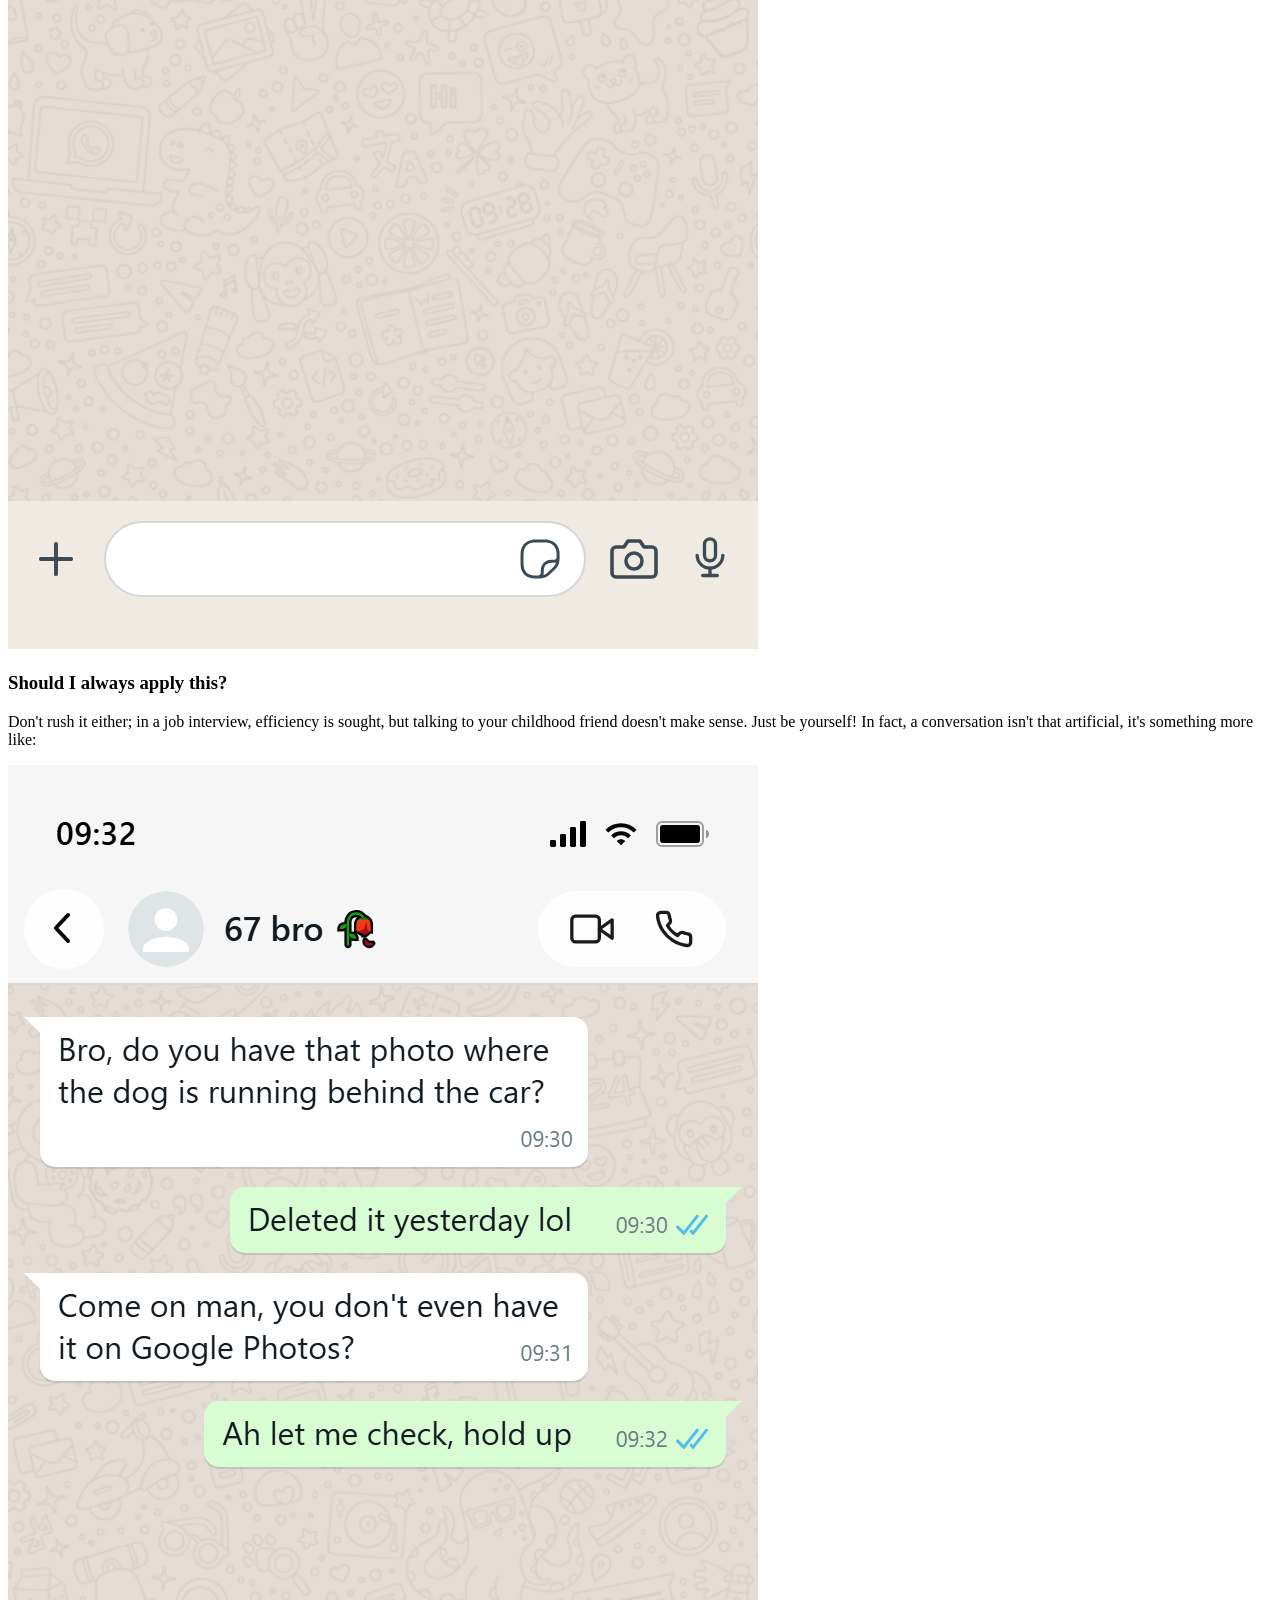
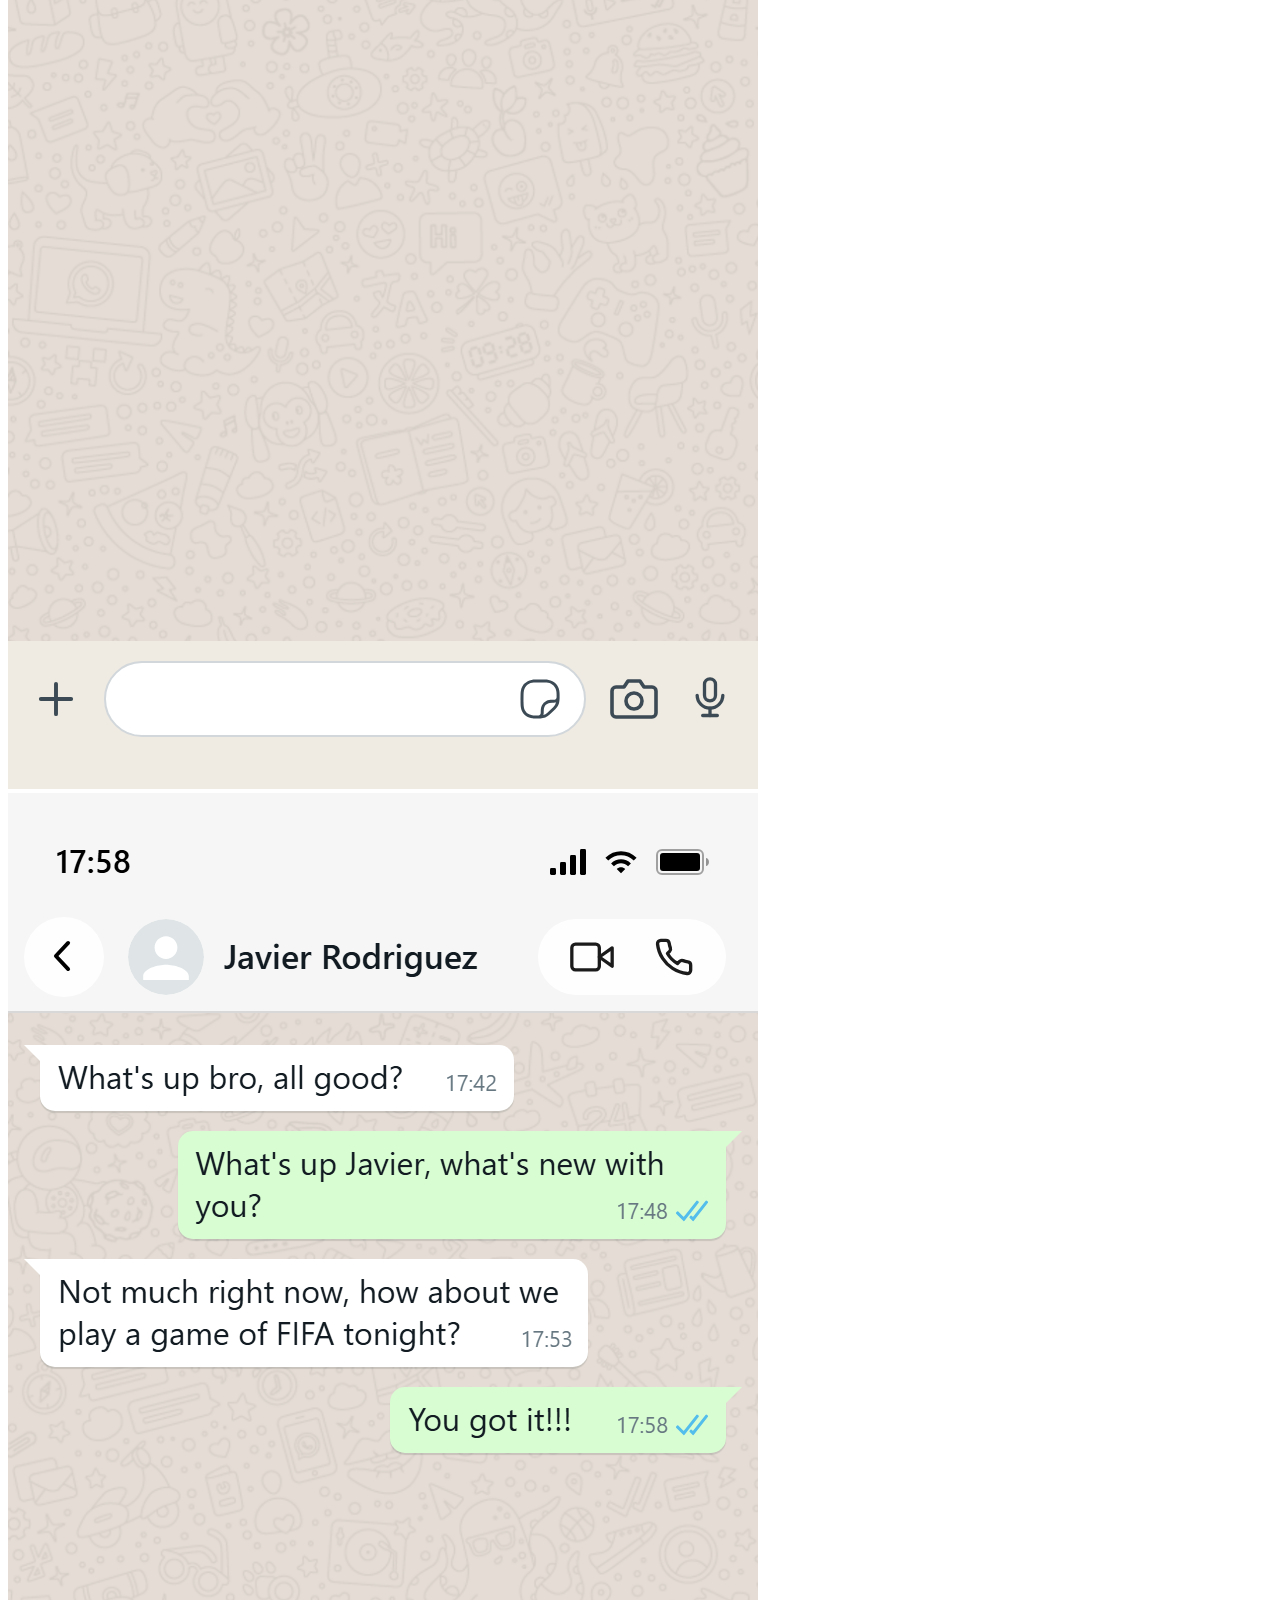
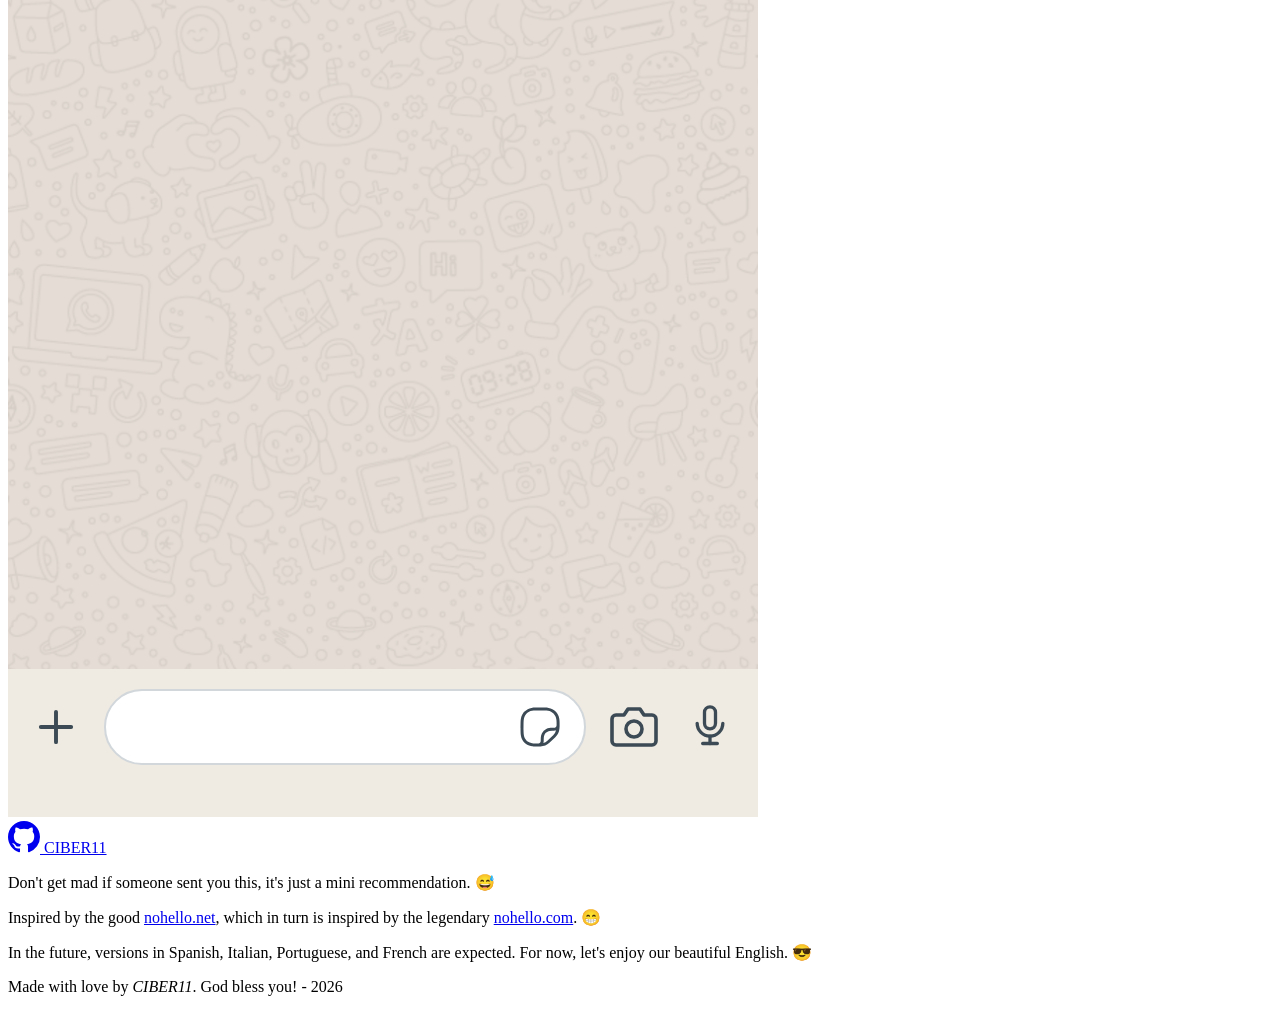
==== commit 7db5cdde: "feat: English, Italian, Portuguese and French." ====
--- a/en/index.html
+++ b/en/index.html
@@ -6,45 +6,41 @@
     <meta name="viewport" content="width=device-width, initial-scale=1.0">
     <link rel="preconnect" href="https://fonts.googleapis.com">
     <link rel="preconnect" href="https://fonts.gstatic.com" crossorigin>
-    <link
-        href="https://fonts.googleapis.com/css2?family=EB+Garamond:ital,wght@0,400..800;1,400..800&family=Geist+Mono:ital,wght@0,100..900;1,100..900&family=Inter:ital,opsz,wght@0,14..32,100..900;1,14..32,100..900&display=swap"
-        rel="stylesheet">
-    <link rel="stylesheet" href="style.css">
     <link rel="icon" type="image/png" href="/favicon/favicon-96x96.png" sizes="96x96" />
     <link rel="icon" type="image/svg+xml" href="/favicon/favicon.svg" />
     <link rel="shortcut icon" href="/favicon/favicon.ico" />
     <link rel="apple-touch-icon" sizes="180x180" href="/favicon/apple-touch-icon.png" />
     <meta name="apple-mobile-web-app-title" content="MyWebSite" />
     <link rel="manifest" href="/favicon/site.webmanifest" />
-    <title>Dont just say "Hi"!</title>
+    <link
+        href="https://fonts.googleapis.com/css2?family=EB+Garamond:ital,wght@0,400..800;1,400..800&family=Geist+Mono:ital,wght@0,100..900;1,100..900&family=Inter:ital,opsz,wght@0,14..32,100..900;1,14..32,100..900&display=swap"
+        rel="stylesheet">
+    <link rel="stylesheet" href="style.css">
+    <title>Don't just say "Hi"!</title>
 </head>
 
 <body>
     <main>
         <section class="introduction">
-            <h1>Don't just say <i>"Hi"</i>!</h1>
-            <h2>Can you imagine waiting for an answer and all they say is 'Hi'? You answer, and then they reply 3 hours
-                later? 😑🙄😣</h2>
+            <h1>Don't just say <i>«Hi»</i>!</h1>
+            <h2>Can you imagine eagerly waiting for a response only to be told "Hi", you reply, and then they take 3 hours to answer? 😑🙄😣</h2>
         </section>
-        <p>Initially, it might seem completely insignificant or just part of our routine, but let's look at an example:
-        </p>
+        <p>At first glance, something totally insignificant and most of the time common, but to understand it better, let's present an example:</p>
         <section class="examples">
             <div class="example">
-                <h3>Don't</h3>
+                <h3>Don't do this</h3>
                 <img src="/en/images/1.jpg" alt="example1">
             </div>
             <div class="example er">
                 <img src="/en/images/2.jpg" alt="example2">
-                <h3>Better</h3>
+                <h3>Better do this</h3>
             </div>
         </section>
-        <p>What changed? Everything! (Or almost everything). They gave more context right from the start, making the
-            conversation much more efficient and avoiding wasting a lot of time like in the first example.</p>
+        <p>What changed? Everything! (or almost), by providing more context from the beginning, conversation efficiency is prioritized, so the opportunity isn't lost as happened in the first example.</p>
         <section class="recommendations">
             <div class="text">
                 <h3>So what can I do?</h3>
-                <p>It's always better to be more specific or give more context from the start so the conversation flows
-                    better. For example:</p>
+                <p>From the beginning, it's better if you give a little more context 👀, making the conversation smoother and beating around the bush less, for example:</p>
             </div>
             <div class="images">
                 <img src="/en/images/3.jpg" alt="example3">
@@ -54,8 +50,7 @@
         <section class="recommendations">
             <div class="text">
                 <h3>So should I stop greeting?</h3>
-                <p>Absolutely not! A greeting shows good manners and politeness. You shouldn't stop greeting; instead,
-                    change the way you greet a bit. For example:</p>
+                <p>Not at all! Greeting shows courtesy and good manners, but what you should change is the way you do it, for example:</p>
             </div>
             <div class="images">
                 <img src="/en/images/5.jpg" alt="example3">
@@ -64,10 +59,8 @@
         </section>
         <section class="recommendations">
             <div class="text">
-                <h3>Do I always have to apply this?</h3>
-                <p>Not necessarily! This is perfect for formal conversations, such as a job interview. On the other
-                    hand, feel free to speak naturally with your friends! By the way, conversations aren't that
-                    artificial—they're more like:</p>
+                <h3>Should I always apply this?</h3>
+                <p>Don't rush it either; in a job interview, efficiency is sought, but talking to your childhood friend doesn't make sense. Just be yourself! In fact, a conversation isn't that artificial, it's something more like:</p>
             </div>
             <div class="images">
                 <img src="/en/images/7.jpg" alt="example3">
@@ -84,11 +77,9 @@
             </svg>
             CIBER11
         </a>
-        <p>Don't get mad if someone sent you this, it's just a recommendation. 😅</p>
-        <p>Inspired on the good <a href="https://nohello.net/en/">nohello.net</a>, that is inspired from the legendary
-            <a href="https://www.nohello.com/">nohello.com</a>. 😁
-        </p>
-        <p>Working on translations to Italian, Portuguese and French!. 😎</p>
+        <p>Don't get mad if someone sent you this, it's just a mini recommendation. 😅</p>
+        <p>Inspired by the good <a href="https://nohello.net/en/">nohello.net</a>, which in turn is inspired by the legendary <a href="https://www.nohello.com/">nohello.com</a>. 😁</p>
+        <p>In the future, versions in Spanish, Italian, Portuguese, and French are expected. For now, let's enjoy our beautiful English. 😎</p>
         <p>Made with love by <i>CIBER11</i>. God bless you! - 2026</p>
     </footer>
 </body>
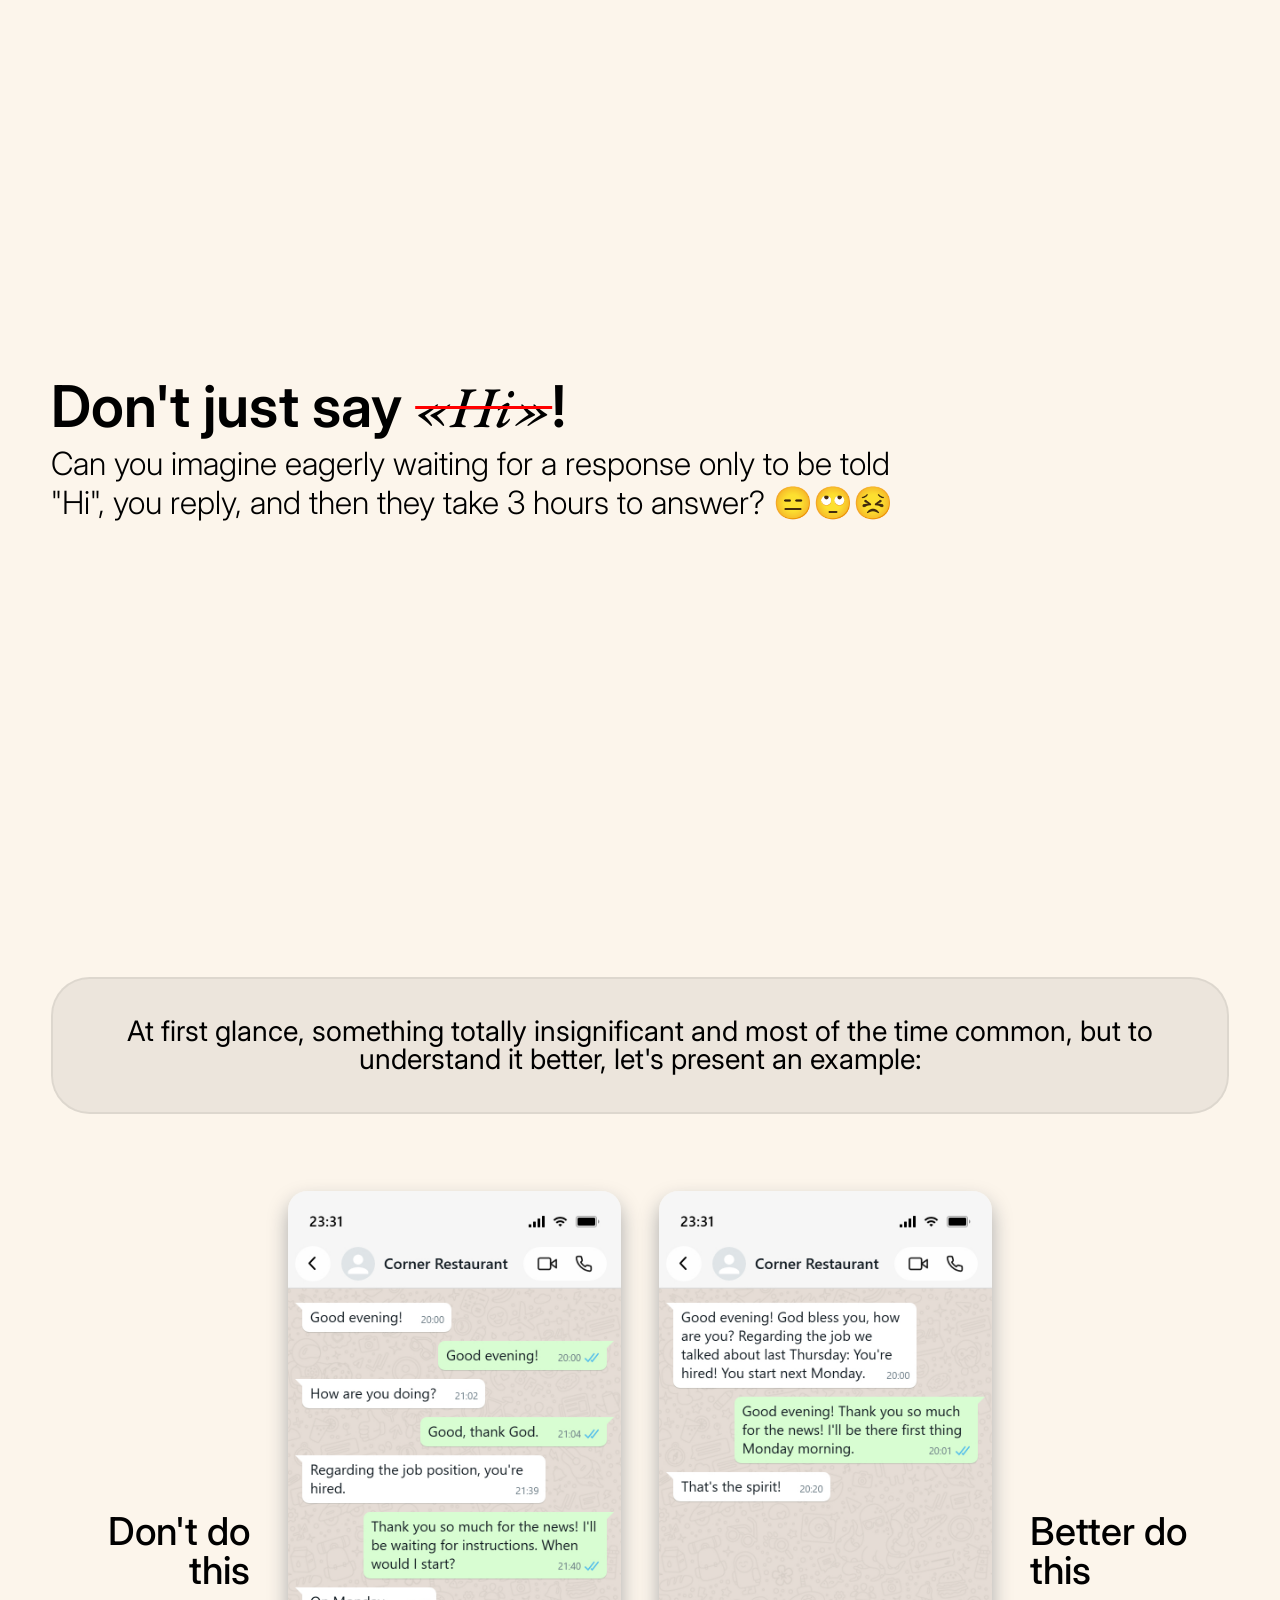
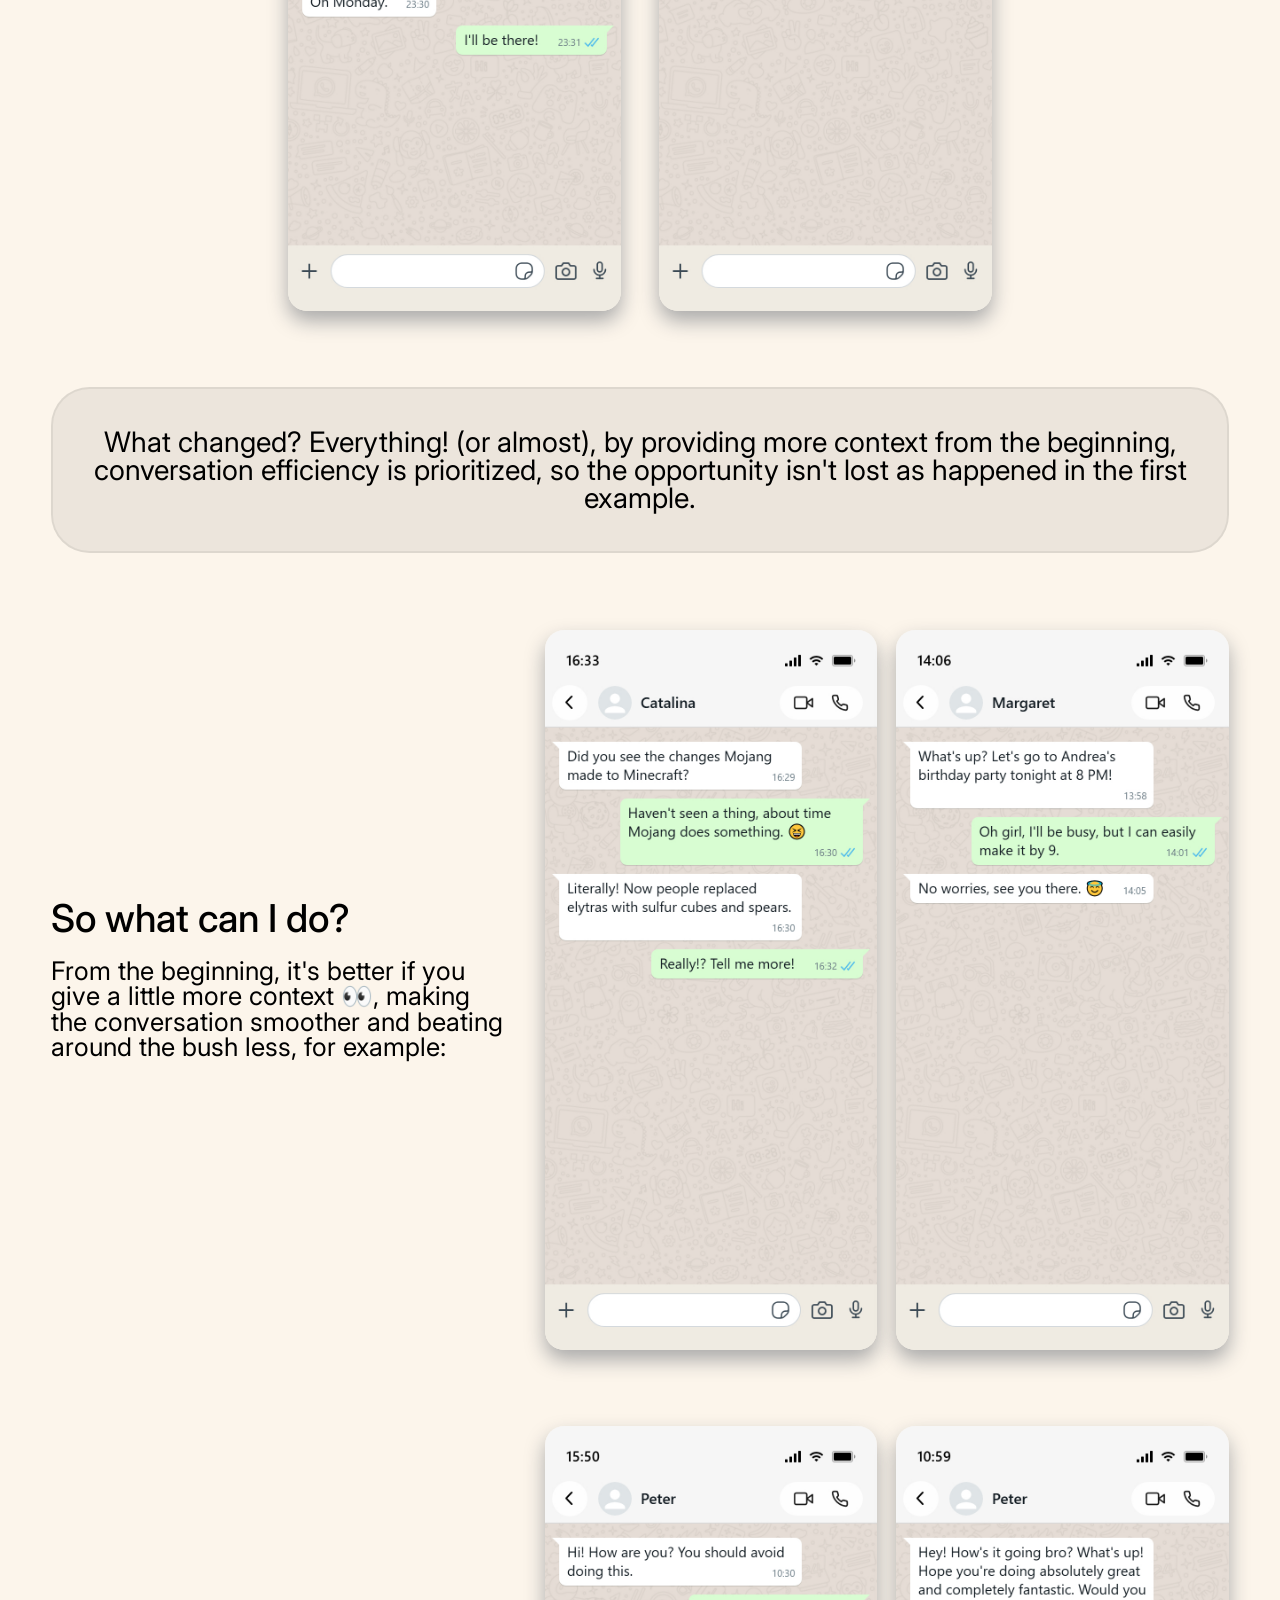
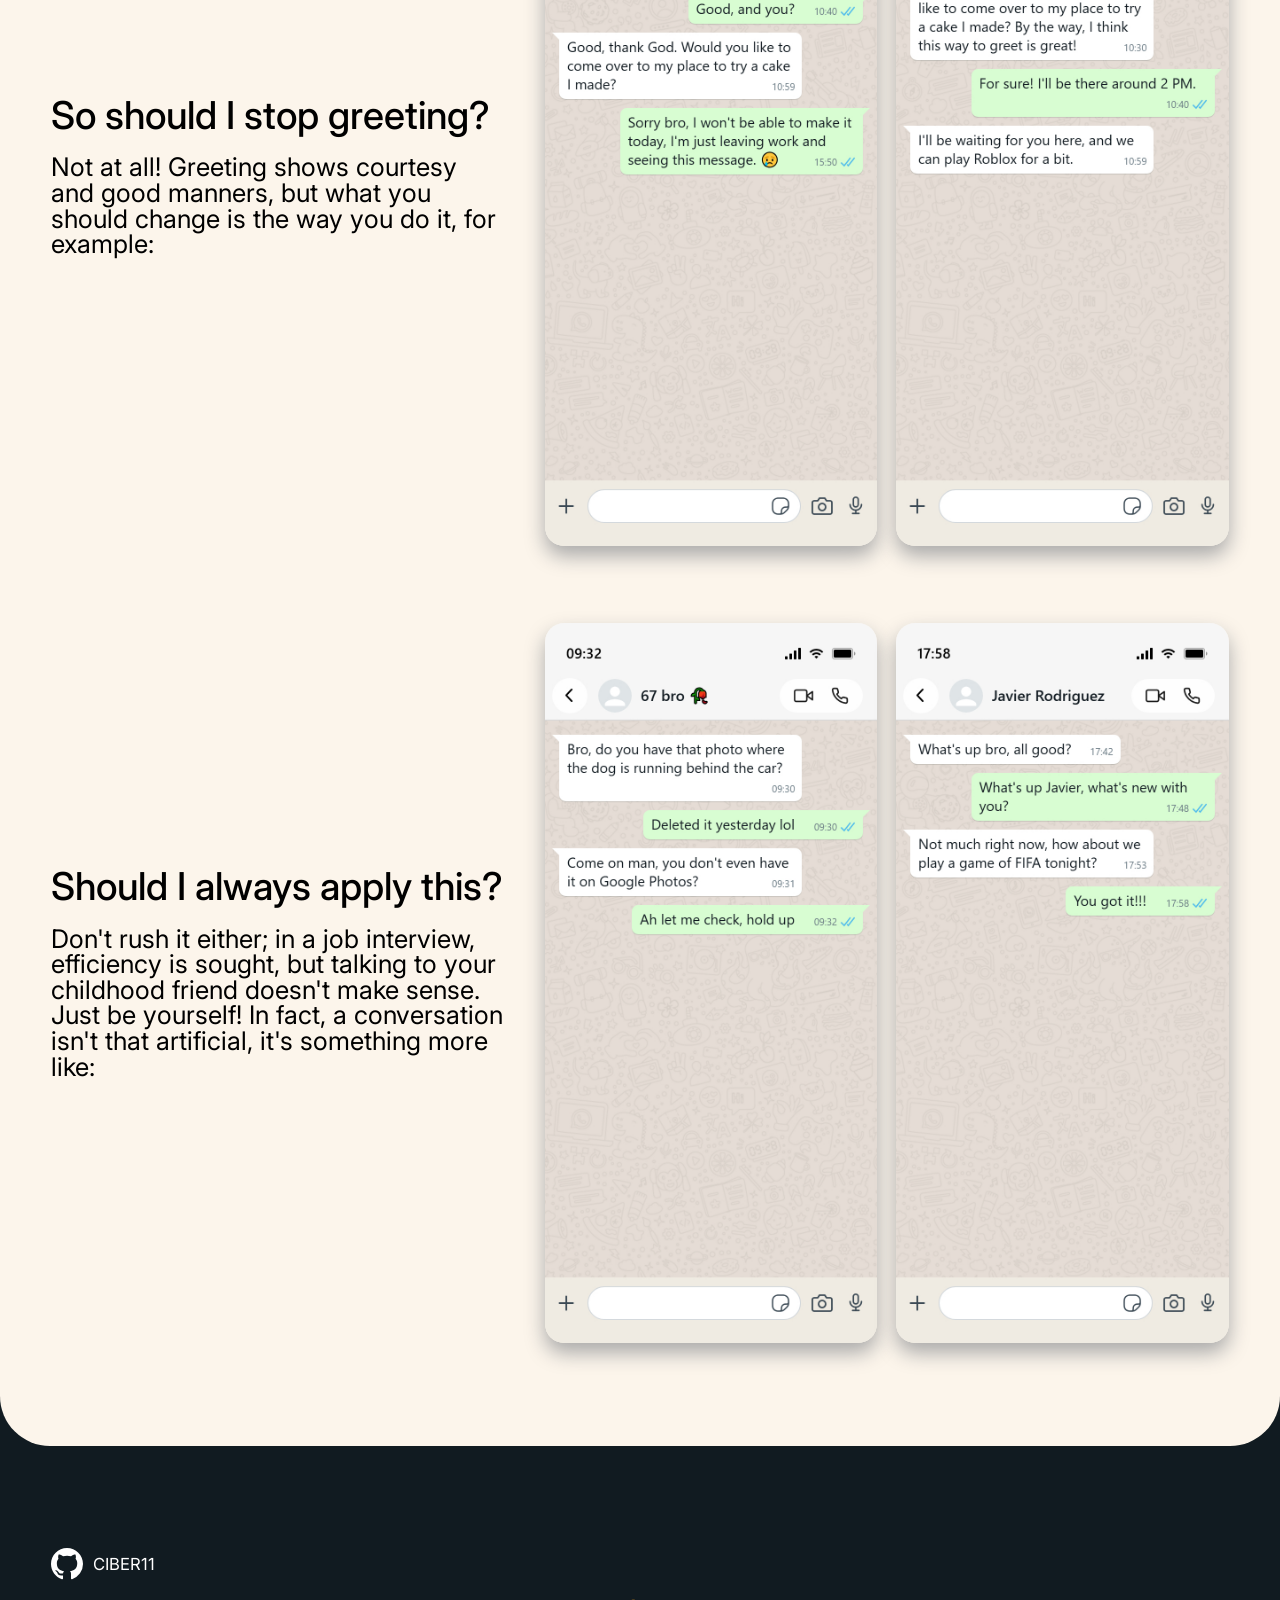
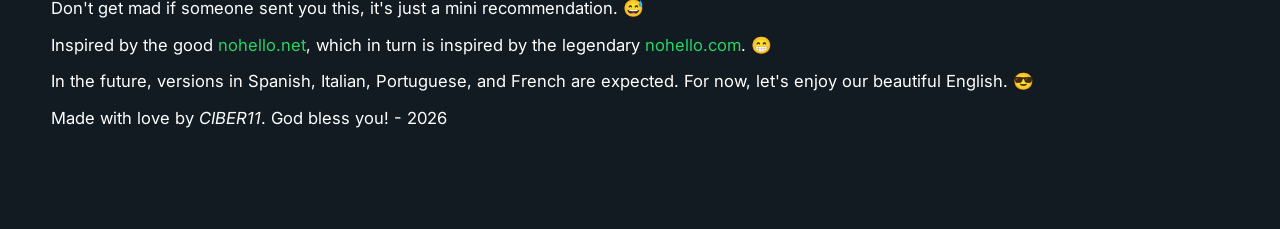
==== commit 61056037: "fix: favicons" ====
--- a/en/index.html
+++ b/en/index.html
@@ -6,16 +6,16 @@
     <meta name="viewport" content="width=device-width, initial-scale=1.0">
     <link rel="preconnect" href="https://fonts.googleapis.com">
     <link rel="preconnect" href="https://fonts.gstatic.com" crossorigin>
-    <link rel="icon" type="image/png" href="/favicon/favicon-96x96.png" sizes="96x96" />
-    <link rel="icon" type="image/svg+xml" href="/favicon/favicon.svg" />
-    <link rel="shortcut icon" href="/favicon/favicon.ico" />
-    <link rel="apple-touch-icon" sizes="180x180" href="/favicon/apple-touch-icon.png" />
-    <meta name="apple-mobile-web-app-title" content="MyWebSite" />
-    <link rel="manifest" href="/favicon/site.webmanifest" />
+    <link rel="icon" type="image/png" href="/en/favicon/favicon-96x96.png" sizes="96x96" />
+    <link rel="icon" type="image/svg+xml" href="/en/favicon/favicon.svg" />
+    <link rel="shortcut icon" href="/en/favicon/favicon.ico" />
+    <link rel="apple-touch-icon" sizes="180x180" href="/en/favicon/apple-touch-icon.png" />
+    <meta name="apple-mobile-web-app-title" content="No hi" />
+    <link rel="manifest" href="/en/favicon/site.webmanifest" />
     <link
         href="https://fonts.googleapis.com/css2?family=EB+Garamond:ital,wght@0,400..800;1,400..800&family=Geist+Mono:ital,wght@0,100..900;1,100..900&family=Inter:ital,opsz,wght@0,14..32,100..900;1,14..32,100..900&display=swap"
         rel="stylesheet">
-    <link rel="stylesheet" href="style.css">
+    <link rel="stylesheet" href="/style.css">
     <title>Don't just say "Hi"!</title>
 </head>
 
@@ -23,9 +23,11 @@
     <main>
         <section class="introduction">
             <h1>Don't just say <i>«Hi»</i>!</h1>
-            <h2>Can you imagine eagerly waiting for a response only to be told "Hi", you reply, and then they take 3 hours to answer? 😑🙄😣</h2>
+            <h2>Can you imagine eagerly waiting for a response only to be told "Hi", you reply, and then they take 3
+                hours to answer? 😑🙄😣</h2>
         </section>
-        <p>At first glance, something totally insignificant and most of the time common, but to understand it better, let's present an example:</p>
+        <p>At first glance, something totally insignificant and most of the time common, but to understand it better,
+            let's present an example:</p>
         <section class="examples">
             <div class="example">
                 <h3>Don't do this</h3>
@@ -36,11 +38,13 @@
                 <h3>Better do this</h3>
             </div>
         </section>
-        <p>What changed? Everything! (or almost), by providing more context from the beginning, conversation efficiency is prioritized, so the opportunity isn't lost as happened in the first example.</p>
+        <p>What changed? Everything! (or almost), by providing more context from the beginning, conversation efficiency
+            is prioritized, so the opportunity isn't lost as happened in the first example.</p>
         <section class="recommendations">
             <div class="text">
                 <h3>So what can I do?</h3>
-                <p>From the beginning, it's better if you give a little more context 👀, making the conversation smoother and beating around the bush less, for example:</p>
+                <p>From the beginning, it's better if you give a little more context 👀, making the conversation
+                    smoother and beating around the bush less, for example:</p>
             </div>
             <div class="images">
                 <img src="/en/images/3.jpg" alt="example3">
@@ -50,7 +54,8 @@
         <section class="recommendations">
             <div class="text">
                 <h3>So should I stop greeting?</h3>
-                <p>Not at all! Greeting shows courtesy and good manners, but what you should change is the way you do it, for example:</p>
+                <p>Not at all! Greeting shows courtesy and good manners, but what you should change is the way you do
+                    it, for example:</p>
             </div>
             <div class="images">
                 <img src="/en/images/5.jpg" alt="example3">
@@ -60,7 +65,9 @@
         <section class="recommendations">
             <div class="text">
                 <h3>Should I always apply this?</h3>
-                <p>Don't rush it either; in a job interview, efficiency is sought, but talking to your childhood friend doesn't make sense. Just be yourself! In fact, a conversation isn't that artificial, it's something more like:</p>
+                <p>Don't rush it either; in a job interview, efficiency is sought, but talking to your childhood friend
+                    doesn't make sense. Just be yourself! In fact, a conversation isn't that artificial, it's something
+                    more like:</p>
             </div>
             <div class="images">
                 <img src="/en/images/7.jpg" alt="example3">
@@ -78,8 +85,10 @@
             CIBER11
         </a>
         <p>Don't get mad if someone sent you this, it's just a mini recommendation. 😅</p>
-        <p>Inspired by the good <a href="https://nohello.net/en/">nohello.net</a>, which in turn is inspired by the legendary <a href="https://www.nohello.com/">nohello.com</a>. 😁</p>
-        <p>In the future, versions in Spanish, Italian, Portuguese, and French are expected. For now, let's enjoy our beautiful English. 😎</p>
+        <p>Inspired by the good <a href="https://nohello.net/en/">nohello.net</a>, which in turn is inspired by the
+            legendary <a href="https://www.nohello.com/">nohello.com</a>. 😁</p>
+        <p>In the future, versions in Spanish, Italian, Portuguese, and French are expected. For now, let's enjoy our
+            beautiful English. 😎</p>
         <p>Made with love by <i>CIBER11</i>. God bless you! - 2026</p>
     </footer>
 </body>
--- a/style.css
+++ b/style.css
@@ -0,0 +1,359 @@
+:root {
+    --font-mono: "Geist Mono";
+    --font-serif: "EB Garamond";
+    --font-sans: "Inter";
+}
+
+* {
+    padding: 0px;
+    margin: 0px;
+    line-height: 1;
+    box-sizing: border-box;
+    border: 0px;
+    outline: none;
+    user-select: none;
+}
+
+body {
+    display: flex;
+    flex-direction: column;
+    background-color: #111b21;
+    align-items: center;
+
+    main {
+        display: flex;
+        flex-direction: column;
+        gap: clamp(40px, 6vw, 100px);
+        padding: 0rem clamp(1.5rem, 4vw, 5rem);
+        padding-bottom: clamp(4rem, 8vw, 10rem);
+        border-bottom-left-radius: clamp(25px, 4vw, 50px);
+        border-bottom-right-radius: clamp(25px, 4vw, 50px);
+        background-color: #fcf5eb;
+        width: 100%;
+        max-width: 1900px;
+
+        p {
+            width: 100%;
+            text-align: center;
+            font-size: clamp(18px, 2.2vw, 40px);
+            font-weight: 400;
+            font-family: var(--font-sans);
+            background-color: #00000010;
+            border: solid 2px #00000010;
+            border-radius: clamp(20px, 3vw, 50px);
+            padding: clamp(1.5rem, 3vw, 3rem);
+        }
+
+        section.introduction {
+            display: flex;
+            flex-direction: column;
+            gap: 10px;
+            height: 100dvh;
+            justify-content: center;
+
+            h1 {
+                font-size: clamp(32px, 4.5vw, 70px);
+                font-family: var(--font-sans);
+                font-weight: 600;
+
+                i {
+                    font-weight: 500;
+                    font-family: var(--font-serif);
+                    text-decoration: line-through red 3px;
+                }
+            }
+
+            h2 {
+                font-size: clamp(20px, 2.5vw, 40px);
+                font-family: var(--font-sans);
+                font-weight: 300;
+                width: 100%;
+                max-width: 900px;
+                line-height: 1.2;
+            }
+        }
+
+        section.examples {
+            display: grid;
+            grid-template-columns: 1fr 1fr;
+            align-items: center;
+            gap: clamp(1rem, 3vw, 3rem);
+
+            div.example {
+                display: grid;
+                grid-template-columns: 1fr 1fr;
+                align-items: center;
+                gap: clamp(1.5rem, 3vw, 5rem);
+
+                &.er {
+                    h3 {
+                        text-align: left;
+                    }
+
+                    img {
+                        place-self: end;
+                    }
+                }
+
+                h3 {
+                    text-align: right;
+                    font-size: clamp(22px, 3vw, 50px);
+                    font-family: var(--font-sans);
+                    font-weight: 500;
+                }
+
+                img {
+                    height: 80dvh;
+                    width: auto;
+                    object-fit: contain;
+                    border-radius: clamp(12px, 1.5vw, 20px);
+                    box-shadow: 0px 10px 20px #aaaaaa;
+                }
+            }
+        }
+
+        section.recommendations {
+            display: grid;
+            grid-template-columns: 1fr 1fr;
+            gap: clamp(20px, 3vw, 40px);
+            align-items: center;
+
+            div.text {
+                display: flex;
+                flex-direction: column;
+                justify-content: center;
+
+                h3 {
+                    font-size: clamp(24px, 3vw, 50px);
+                    font-family: var(--font-sans);
+                    font-weight: 500;
+                }
+
+                p {
+                    padding: 20px 0px;
+                    text-align: left;
+                    background-color: transparent;
+                    border: none;
+                    font-size: clamp(18px, 2vw, 30px);
+                }
+            }
+
+            div.images {
+                display: flex;
+                flex-direction: row;
+                justify-content: space-between;
+                width: 100%;
+                gap: clamp(10px, 1.5vw, 20px);
+
+                img {
+                    height: 80dvh;
+                    width: auto;
+                    object-fit: contain;
+                    border-radius: clamp(12px, 1.5vw, 20px);
+                    box-shadow: 0px 10px 20px #aaaaaa;
+                }
+            }
+        }
+    }
+
+    footer {
+        padding: clamp(4rem, 8vw, 10rem) clamp(1.5rem, 4vw, 5rem);
+        display: flex;
+        flex-direction: column;
+        gap: 20px;
+        width: 100%;
+        max-width: 1900px;
+
+        a {
+            text-decoration: none;
+            color: #ffffff;
+            font-family: var(--font-sans);
+            display: flex;
+            flex-direction: row;
+            align-items: center;
+            gap: 10px;
+            font-size: clamp(16px, 1.3vw, 20px);
+
+            svg {
+                fill: #ffffff;
+            }
+        }
+
+        p {
+            font-family: var(--font-sans);
+            color: #ffffff;
+            font-size: clamp(14px, 1.3vw, 20px);
+
+            a {
+                display: contents;
+                font-size: inherit;
+                color: #26d466;
+            }
+        }
+    }
+}
+
+/* ==========================================
+   MEDIA QUERIES
+   ========================================== */
+
+@media (max-width: 1024px) {
+    body {
+        main {
+            padding: 0rem 2rem 5rem 2rem;
+            gap: 60px;
+
+            section.introduction {
+                height: 100dvh;
+                padding: 0;
+
+                h1 {
+                    font-size: 50px;
+                }
+
+                h2 {
+                    font-size: 28px;
+                    width: 100%;
+                }
+            }
+
+            p {
+                font-size: 26px;
+                padding: 2rem;
+            }
+
+            section.examples {
+                grid-template-columns: 1fr;
+                gap: 3rem;
+
+                div.example {
+                    gap: 1.5rem;
+
+                    h3 {
+                        font-size: 32px;
+                    }
+
+                    img {
+                        height: 65dvh;
+                        width: auto;
+                    }
+                }
+            }
+
+            section.recommendations {
+                grid-template-columns: 1fr;
+
+                div.text {
+                    h3 {
+                        font-size: 32px;
+                    }
+
+                    p {
+                        font-size: 22px;
+                    }
+                }
+
+                div.images {
+                    justify-content: center;
+                    gap: 15px;
+
+                    img {
+                        height: 65dvh;
+                        width: auto;
+                    }
+                }
+            }
+        }
+
+        footer {
+            padding: 5rem 2rem;
+        }
+    }
+}
+
+@media (max-width: 640px) {
+    body {
+        main {
+            padding: 0rem 1.2rem 4rem 1.2rem;
+            border-bottom-left-radius: 30px;
+            border-bottom-right-radius: 30px;
+
+            section.introduction {
+                height: 100dvh;
+
+                h1 {
+                    font-size: 36px;
+                }
+
+                h2 {
+                    font-size: 20px;
+                }
+            }
+
+            p {
+                font-size: 18px;
+                padding: 1.5rem;
+                border-radius: 25px;
+            }
+
+            section.examples {
+                div.example {
+                    grid-template-columns: 1fr;
+                    gap: 1rem;
+
+                    h3 {
+                        font-size: 24px;
+                        text-align: center !important;
+                    }
+
+                    img {
+                        height: auto;
+                        max-height: 70dvh;
+                        width: auto;
+                        max-width: 100%;
+                        place-self: center !important;
+                    }
+
+                    &.er {
+                        display: flex;
+                        flex-direction: column-reverse;
+                    }
+                }
+            }
+
+            section.recommendations {
+                div.text {
+                    h3 {
+                        font-size: 24px;
+                    }
+
+                    p {
+                        font-size: 18px;
+                    }
+                }
+
+                div.images {
+                    flex-direction: column;
+                    align-items: center;
+                    gap: 1.5rem;
+
+                    img {
+                        height: auto;
+                        max-height: 70dvh;
+                        width: auto;
+                        max-width: 100%;
+                    }
+                }
+            }
+        }
+
+        footer {
+            padding: 4rem 1.5rem;
+
+            a,
+            p {
+                font-size: 16px;
+            }
+        }
+    }
+}
